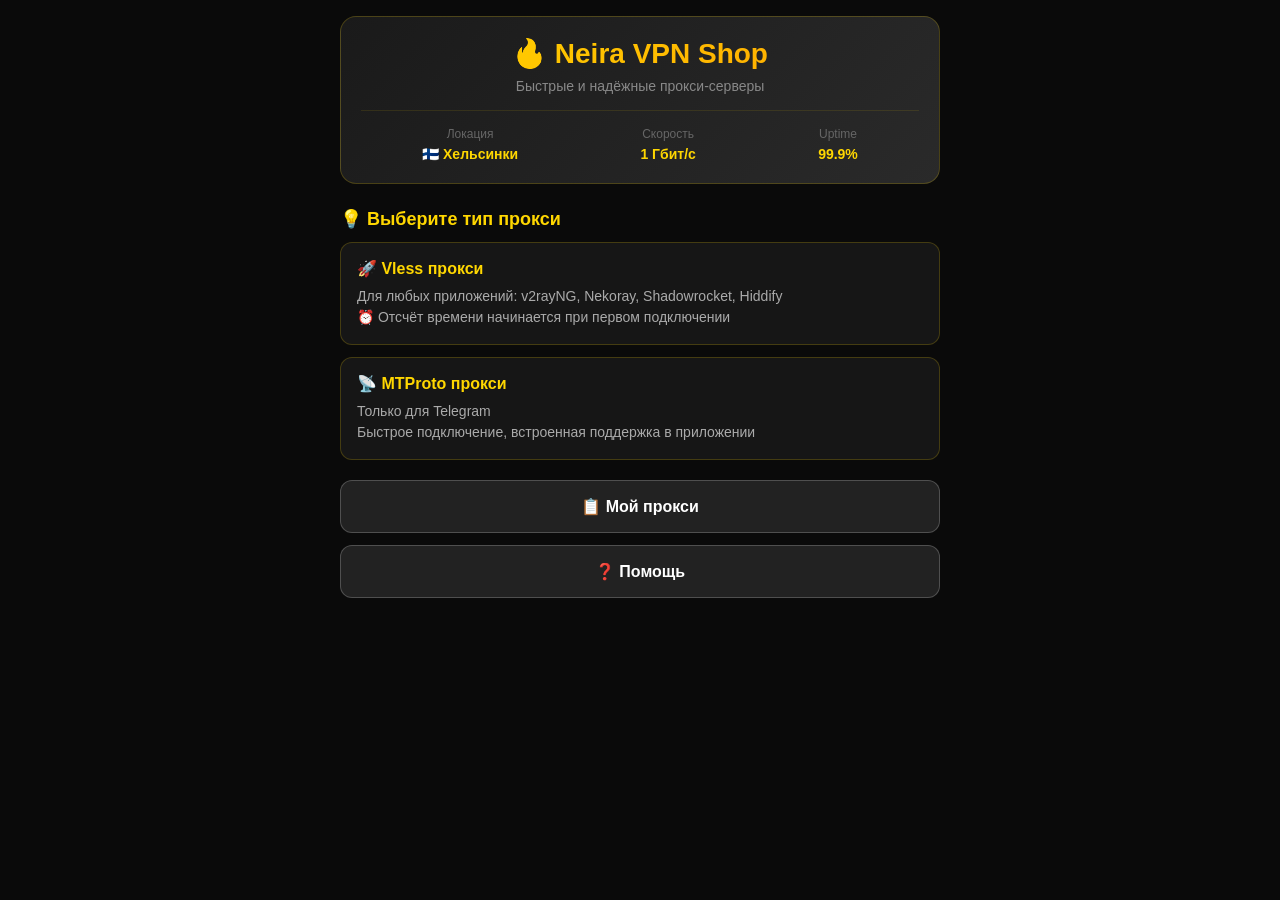
==== index.html @ 06812f3a "Add files via upload" ====
<!DOCTYPE html>
<html lang="ru">
<head>
    <meta charset="UTF-8">
    <meta name="viewport" content="width=device-width, initial-scale=1.0, user-scalable=no">
    <title>Neira VPN Shop</title>
    <script src="https://telegram.org/js/telegram-web-app.js"></script>
    <style>
        * {
            margin: 0;
            padding: 0;
            box-sizing: border-box;
        }

        body {
            font-family: -apple-system, BlinkMacSystemFont, 'Segoe UI', Roboto, sans-serif;
            background: var(--tg-theme-bg-color, #0a0a0a);
            color: var(--tg-theme-text-color, #ffffff);
            padding: 16px;
            padding-bottom: 80px;
            min-height: 100vh;
        }

        .container {
            max-width: 600px;
            margin: 0 auto;
        }

        .header {
            text-align: center;
            margin-bottom: 24px;
            padding: 20px;
            background: linear-gradient(135deg, #1a1a1a 0%, #2a2a2a 100%);
            border-radius: 16px;
            border: 1px solid rgba(255, 215, 0, 0.2);
        }

        .header h1 {
            font-size: 28px;
            margin-bottom: 8px;
            background: linear-gradient(135deg, #FFD700 0%, #FFA500 100%);
            -webkit-background-clip: text;
            -webkit-text-fill-color: transparent;
            background-clip: text;
        }

        .header p {
            font-size: 14px;
            color: #888;
            margin-bottom: 12px;
        }

        .server-info {
            display: flex;
            justify-content: space-around;
            margin-top: 16px;
            padding-top: 16px;
            border-top: 1px solid rgba(255, 215, 0, 0.1);
        }

        .server-info div {
            text-align: center;
        }

        .server-info span {
            display: block;
            font-size: 12px;
            color: #666;
            margin-bottom: 4px;
        }

        .server-info strong {
            font-size: 14px;
            color: #FFD700;
        }

        .section {
            margin-bottom: 20px;
        }

        .section-title {
            font-size: 18px;
            font-weight: 600;
            margin-bottom: 12px;
            color: #FFD700;
            display: flex;
            align-items: center;
            gap: 8px;
        }

        .card {
            background: rgba(255, 255, 255, 0.05);
            border: 1px solid rgba(255, 215, 0, 0.2);
            border-radius: 12px;
            padding: 16px;
            margin-bottom: 12px;
            transition: all 0.3s;
            cursor: pointer;
        }

        .card:hover {
            background: rgba(255, 215, 0, 0.1);
            border-color: rgba(255, 215, 0, 0.4);
            transform: translateY(-2px);
        }

        .card-header {
            display: flex;
            justify-content: space-between;
            align-items: center;
            margin-bottom: 8px;
        }

        .card-title {
            font-size: 16px;
            font-weight: 600;
            color: #FFD700;
        }

        .card-price {
            font-size: 18px;
            font-weight: bold;
            color: #00ff88;
        }

        .card-description {
            font-size: 14px;
            color: #aaa;
            line-height: 1.5;
        }

        .plan-card {
            background: linear-gradient(135deg, rgba(255, 215, 0, 0.1) 0%, rgba(255, 165, 0, 0.05) 100%);
            border: 2px solid rgba(255, 215, 0, 0.3);
            border-radius: 16px;
            padding: 20px;
            margin-bottom: 16px;
            transition: all 0.3s;
            cursor: pointer;
            position: relative;
            overflow: hidden;
        }

        .plan-card::before {
            content: '';
            position: absolute;
            top: 0;
            left: 0;
            right: 0;
            height: 4px;
            background: linear-gradient(90deg, #FFD700 0%, #FFA500 100%);
        }

        .plan-card:hover {
            transform: translateY(-4px);
            border-color: rgba(255, 215, 0, 0.6);
            box-shadow: 0 8px 24px rgba(255, 215, 0, 0.2);
        }

        .plan-card.selected {
            border-color: #FFD700;
            background: linear-gradient(135deg, rgba(255, 215, 0, 0.2) 0%, rgba(255, 165, 0, 0.1) 100%);
        }

        .plan-header {
            display: flex;
            justify-content: space-between;
            align-items: center;
            margin-bottom: 12px;
        }

        .plan-name {
            font-size: 20px;
            font-weight: bold;
            color: #FFD700;
        }

        .plan-price {
            font-size: 24px;
            font-weight: bold;
            color: #00ff88;
        }

        .plan-details {
            font-size: 14px;
            color: #aaa;
            margin-bottom: 12px;
        }

        .plan-features {
            display: flex;
            flex-wrap: wrap;
            gap: 8px;
        }

        .feature-tag {
            background: rgba(255, 215, 0, 0.1);
            border: 1px solid rgba(255, 215, 0, 0.3);
            padding: 4px 12px;
            border-radius: 20px;
            font-size: 12px;
            color: #FFD700;
        }

        .btn {
            width: 100%;
            padding: 16px;
            border: none;
            border-radius: 12px;
            font-size: 16px;
            font-weight: 600;
            cursor: pointer;
            transition: all 0.3s;
            margin-bottom: 12px;
        }

        .btn-primary {
            background: linear-gradient(135deg, #FFD700 0%, #FFA500 100%);
            color: #000;
        }

        .btn-primary:hover {
            transform: translateY(-2px);
            box-shadow: 0 8px 24px rgba(255, 215, 0, 0.4);
        }

        .btn-secondary {
            background: rgba(255, 255, 255, 0.1);
            color: #fff;
            border: 1px solid rgba(255, 255, 255, 0.2);
        }

        .btn-secondary:hover {
            background: rgba(255, 255, 255, 0.15);
        }

        .btn:disabled {
            opacity: 0.5;
            cursor: not-allowed;
        }

        .payment-info {
            background: rgba(255, 215, 0, 0.1);
            border: 1px solid rgba(255, 215, 0, 0.3);
            border-radius: 12px;
            padding: 16px;
            margin-bottom: 16px;
        }

        .payment-info h3 {
            color: #FFD700;
            margin-bottom: 12px;
            font-size: 16px;
        }

        .payment-link {
            background: rgba(0, 0, 0, 0.3);
            padding: 12px;
            border-radius: 8px;
            word-break: break-all;
            font-size: 13px;
            margin-bottom: 12px;
            border: 1px solid rgba(255, 215, 0, 0.2);
        }

        .payment-steps {
            list-style: none;
            padding: 0;
        }

        .payment-steps li {
            padding: 8px 0;
            padding-left: 28px;
            position: relative;
            color: #aaa;
            font-size: 14px;
        }

        .payment-steps li::before {
            content: attr(data-step);
            position: absolute;
            left: 0;
            background: #FFD700;
            color: #000;
            width: 20px;
            height: 20px;
            border-radius: 50%;
            display: flex;
            align-items: center;
            justify-content: center;
            font-size: 12px;
            font-weight: bold;
        }

        .proxy-info {
            background: rgba(0, 255, 136, 0.05);
            border: 1px solid rgba(0, 255, 136, 0.3);
            border-radius: 12px;
            padding: 16px;
            margin-bottom: 16px;
        }

        .proxy-link {
            background: rgba(0, 0, 0, 0.3);
            padding: 12px;
            border-radius: 8px;
            word-break: break-all;
            font-family: monospace;
            font-size: 12px;
            margin: 12px 0;
            border: 1px solid rgba(0, 255, 136, 0.2);
            position: relative;
        }

        .copy-btn {
            position: absolute;
            top: 8px;
            right: 8px;
            background: rgba(255, 215, 0, 0.2);
            border: 1px solid rgba(255, 215, 0, 0.3);
            padding: 4px 12px;
            border-radius: 6px;
            font-size: 12px;
            cursor: pointer;
            color: #FFD700;
        }

        .copy-btn:hover {
            background: rgba(255, 215, 0, 0.3);
        }

        .status-badge {
            display: inline-block;
            padding: 4px 12px;
            border-radius: 20px;
            font-size: 12px;
            font-weight: 600;
            margin-bottom: 8px;
        }

        .status-active {
            background: rgba(0, 255, 136, 0.2);
            color: #00ff88;
            border: 1px solid rgba(0, 255, 136, 0.3);
        }

        .status-pending {
            background: rgba(255, 165, 0, 0.2);
            color: #FFA500;
            border: 1px solid rgba(255, 165, 0, 0.3);
        }

        .hidden {
            display: none !important;
        }

        .tab-buttons {
            display: flex;
            gap: 8px;
            margin-bottom: 16px;
            overflow-x: auto;
            padding: 4px;
        }

        .tab-btn {
            padding: 10px 20px;
            border: 1px solid rgba(255, 215, 0, 0.3);
            background: rgba(255, 255, 255, 0.05);
            border-radius: 20px;
            color: #FFD700;
            font-size: 14px;
            cursor: pointer;
            white-space: nowrap;
            transition: all 0.3s;
        }

        .tab-btn.active {
            background: linear-gradient(135deg, #FFD700 0%, #FFA500 100%);
            color: #000;
            border-color: #FFD700;
        }

        .admin-panel {
            background: rgba(255, 0, 0, 0.1);
            border: 2px solid rgba(255, 0, 0, 0.3);
            border-radius: 16px;
            padding: 20px;
            margin-top: 20px;
        }

        .admin-panel h2 {
            color: #ff4444;
            margin-bottom: 16px;
        }

        .admin-stats {
            display: grid;
            grid-template-columns: repeat(2, 1fr);
            gap: 12px;
            margin-bottom: 16px;
        }

        .stat-card {
            background: rgba(0, 0, 0, 0.3);
            padding: 12px;
            border-radius: 8px;
            border: 1px solid rgba(255, 0, 0, 0.2);
        }

        .stat-value {
            font-size: 24px;
            font-weight: bold;
            color: #ff4444;
        }

        .stat-label {
            font-size: 12px;
            color: #888;
            margin-top: 4px;
        }

        .loading {
            text-align: center;
            padding: 40px 0;
            color: #888;
        }

        .spinner {
            border: 3px solid rgba(255, 215, 0, 0.1);
            border-top: 3px solid #FFD700;
            border-radius: 50%;
            width: 40px;
            height: 40px;
            animation: spin 1s linear infinite;
            margin: 0 auto 16px;
        }

        @keyframes spin {
            0% { transform: rotate(0deg); }
            100% { transform: rotate(360deg); }
        }

        .alert {
            padding: 12px 16px;
            border-radius: 8px;
            margin-bottom: 16px;
            font-size: 14px;
        }

        .alert-success {
            background: rgba(0, 255, 136, 0.1);
            border: 1px solid rgba(0, 255, 136, 0.3);
            color: #00ff88;
        }

        .alert-error {
            background: rgba(255, 68, 68, 0.1);
            border: 1px solid rgba(255, 68, 68, 0.3);
            color: #ff4444;
        }

        .alert-warning {
            background: rgba(255, 165, 0, 0.1);
            border: 1px solid rgba(255, 165, 0, 0.3);
            color: #FFA500;
        }

        .help-section {
            background: rgba(255, 255, 255, 0.05);
            border: 1px solid rgba(255, 215, 0, 0.2);
            border-radius: 12px;
            padding: 16px;
            margin-bottom: 12px;
        }

        .help-section h3 {
            color: #FFD700;
            margin-bottom: 8px;
            font-size: 16px;
        }

        .help-section p {
            color: #aaa;
            font-size: 14px;
            line-height: 1.6;
        }

        .help-section ul {
            padding-left: 20px;
            margin-top: 8px;
        }

        .help-section li {
            color: #aaa;
            font-size: 14px;
            margin-bottom: 6px;
        }
    </style>
</head>
<body>
    <div class="container">
        <!-- Главный экран -->
        <div id="mainScreen">
            <div class="header">
                <h1>🔥 Neira VPN Shop</h1>
                <p>Быстрые и надёжные прокси-серверы</p>
                <div class="server-info">
                    <div>
                        <span>Локация</span>
                        <strong>🇫🇮 Хельсинки</strong>
                    </div>
                    <div>
                        <span>Скорость</span>
                        <strong>1 Гбит/с</strong>
                    </div>
                    <div>
                        <span>Uptime</span>
                        <strong>99.9%</strong>
                    </div>
                </div>
            </div>

            <div class="section">
                <div class="section-title">💡 Выберите тип прокси</div>
                
                <div class="card" onclick="showProxyType('vless')">
                    <div class="card-header">
                        <div class="card-title">🚀 Vless прокси</div>
                    </div>
                    <div class="card-description">
                        Для любых приложений: v2rayNG, Nekoray, Shadowrocket, Hiddify<br>
                        ⏰ Отсчёт времени начинается при первом подключении
                    </div>
                </div>

                <div class="card" onclick="showProxyType('mtproto')">
                    <div class="card-header">
                        <div class="card-title">📡 MTProto прокси</div>
                    </div>
                    <div class="card-description">
                        Только для Telegram<br>
                        Быстрое подключение, встроенная поддержка в приложении
                    </div>
                </div>
            </div>

            <button class="btn btn-secondary" onclick="showMyProxy()">📋 Мой прокси</button>
            <button class="btn btn-secondary" onclick="showHelp()">❓ Помощь</button>
            
            <!-- Секретная кнопка админки (3 клика) -->
            <div style="height: 1px; margin: 20px 0;" onclick="adminClickCount()"></div>
        </div>

        <!-- Экран выбора тарифов -->
        <div id="plansScreen" class="hidden">
            <button class="btn btn-secondary" onclick="showMain()">◀️ Назад</button>
            
            <div class="section">
                <div class="section-title" id="plansTitle"></div>
                <div id="plansContainer"></div>
            </div>
        </div>

        <!-- Экран оплаты -->
        <div id="paymentScreen" class="hidden">
            <button class="btn btn-secondary" onclick="showPlans()">◀️ Назад</button>
            
            <div class="section">
                <div class="section-title">💳 Оплата</div>
                
                <div class="payment-info">
                    <h3>💰 Сумма: <span id="paymentAmount"></span> ₽</h3>
                    <p style="color: #FFD700; margin-bottom: 12px;">Тариф: <span id="paymentPlan"></span></p>
                    
                    <h3>📌 Реквизиты для оплаты:</h3>
                    <div class="payment-link">
                        <a href="https://www.tinkoff.ru/rm/r_CUcxesUKoq.iMXRCrkRuz/5hK8221934" 
                           target="_blank" 
                           style="color: #FFD700; text-decoration: none;">
                            🔗 Т-Банк / СБП
                        </a>
                    </div>
                    
                    <h3>📝 Инструкция:</h3>
                    <ul class="payment-steps">
                        <li data-step="1">Переведите сумму по ссылке выше</li>
                        <li data-step="2">Сделайте скриншот чека об оплате</li>
                        <li data-step="3">Нажмите кнопку «Отправить чек» ниже</li>
                        <li data-step="4">Администратор проверит чек (5-15 минут)</li>
                        <li data-step="5">Вы получите прокси в разделе «Мой прокси»</li>
                    </ul>
                </div>
                
                <button class="btn btn-primary" onclick="sendReceipt()">📎 Отправить чек</button>
            </div>
        </div>

        <!-- Экран "Мой прокси" -->
        <div id="myProxyScreen" class="hidden">
            <button class="btn btn-secondary" onclick="showMain()">◀️ Назад</button>
            
            <div class="section">
                <div class="section-title">📋 Мои прокси</div>
                <div id="myProxyContainer">
                    <div class="loading">
                        <div class="spinner"></div>
                        <p>Загрузка...</p>
                    </div>
                </div>
            </div>
        </div>

        <!-- Экран помощи -->
        <div id="helpScreen" class="hidden">
            <button class="btn btn-secondary" onclick="showMain()">◀️ Назад</button>
            
            <div class="section">
                <div class="section-title">❓ Помощь</div>
                
                <div class="help-section">
                    <h3>🚀 Vless прокси</h3>
                    <p><strong>Для каких приложений:</strong></p>
                    <ul>
                        <li>v2rayNG (Android)</li>
                        <li>Nekoray (Windows/Linux)</li>
                        <li>Shadowrocket (iOS)</li>
                        <li>Hiddify (все платформы)</li>
                    </ul>
                    <p style="margin-top: 8px;"><strong>Как подключить:</strong></p>
                    <ul>
                        <li>Скопируйте Vless ссылку</li>
                        <li>Откройте приложение</li>
                        <li>Нажмите «Импорт из буфера»</li>
                        <li>Включите подключение</li>
                    </ul>
                </div>

                <div class="help-section">
                    <h3>📡 MTProto прокси</h3>
                    <p><strong>Только для Telegram</strong></p>
                    <p style="margin-top: 8px;"><strong>Как подключить:</strong></p>
                    <ul>
                        <li>Скопируйте MTProto ссылку</li>
                        <li>Telegram → Настройки → Прокси</li>
                        <li>Добавить прокси → Вставить ссылку</li>
                        <li>Сохранить</li>
                    </ul>
                </div>

                <div class="help-section">
                    <h3>❓ Частые вопросы</h3>
                    <p><strong>Сколько длится подключение?</strong><br>
                    Прокси работает без перерывов до окончания срока.</p>
                    
                    <p style="margin-top: 8px;"><strong>Можно ли продлить?</strong><br>
                    Да, просто купите новый тариф.</p>
                    
                    <p style="margin-top: 8px;"><strong>Когда начинается отсчёт для Vless?</strong><br>
                    Отсчёт начинается при первом подключении к прокси.</p>
                </div>

                <div class="help-section">
                    <h3>📞 Поддержка</h3>
                    <p>По всем вопросам пишите:<br>
                    <strong style="color: #FFD700;">✉️ @M228MP</strong></p>
                    <p style="margin-top: 8px;">⏰ Время ответа: обычно 5-15 минут</p>
                </div>
            </div>
        </div>

        <!-- Админ-панель (скрытая) -->
        <div id="adminScreen" class="hidden">
            <button class="btn btn-secondary" onclick="showMain()">◀️ Назад</button>
            
            <div class="admin-panel">
                <h2>👑 Админ-панель</h2>
                
                <div class="admin-stats" id="adminStats">
                    <div class="loading">
                        <div class="spinner"></div>
                        <p>Загрузка...</p>
                    </div>
                </div>

                <div class="tab-buttons">
                    <button class="tab-btn active" onclick="showAdminTab('stats')">📊 Статистика</button>
                    <button class="tab-btn" onclick="showAdminTab('pending')">📋 Заявки</button>
                    <button class="tab-btn" onclick="showAdminTab('users')">👥 Пользователи</button>
                    <button class="tab-btn" onclick="showAdminTab('system')">⚙️ Система</button>
                </div>

                <div id="adminContent"></div>
            </div>
        </div>
    </div>

    <script>
        // Telegram WebApp API
        let tg = window.Telegram.WebApp;
        tg.expand();
        tg.enableClosingConfirmation();

        // Глобальные переменные
        let currentProxyType = '';
        let selectedPlan = null;
        let adminClicks = 0;
        let adminClickTimeout = null;

        // Планы
        const plans = {
            vless: {
                day: { name: "1 день", price: 50, days: 1, port: 10001 },
                month: { name: "30 дней", price: 300, days: 30, port: 10002 },
                quarter: { name: "3 месяца", price: 800, days: 90, port: 10003 },
                year: { name: "1 год", price: 1000, days: 365, port: 10004 }
            },
            mtproto: {
                mt_day: { name: "1 день", price: 50, days: 1, port: 8443 },
                mt_week: { name: "7 дней", price: 100, days: 7, port: 9443 },
                mt_month: { name: "30 дней", price: 300, days: 30, port: 10443 },
                mt_year: { name: "1 год", price: 1000, days: 365, port: 11443 }
            }
        };

        // Навигация
        function showMain() {
            hideAll();
            document.getElementById('mainScreen').classList.remove('hidden');
        }

        function showProxyType(type) {
            currentProxyType = type;
            hideAll();
            document.getElementById('plansScreen').classList.remove('hidden');
            
            const title = type === 'vless' ? '🚀 Vless прокси' : '📡 MTProto прокси';
            document.getElementById('plansTitle').textContent = title;
            
            renderPlans(type);
        }

        function showPlans() {
            hideAll();
            document.getElementById('plansScreen').classList.remove('hidden');
        }

        function showPayment(planId) {
            selectedPlan = { type: currentProxyType, id: planId };
            const plan = plans[currentProxyType][planId];
            
            hideAll();
            document.getElementById('paymentScreen').classList.remove('hidden');
            document.getElementById('paymentAmount').textContent = plan.price;
            document.getElementById('paymentPlan').textContent = plan.name;
        }

        function showMyProxy() {
            hideAll();
            document.getElementById('myProxyScreen').classList.remove('hidden');
            loadMyProxy();
        }

        function showHelp() {
            hideAll();
            document.getElementById('helpScreen').classList.remove('hidden');
        }

        function showAdmin() {
            hideAll();
            document.getElementById('adminScreen').classList.remove('hidden');
            loadAdminStats();
        }

        function hideAll() {
            document.querySelectorAll('.container > div').forEach(el => {
                el.classList.add('hidden');
            });
        }

        // Рендер планов
        function renderPlans(type) {
            const container = document.getElementById('plansContainer');
            container.innerHTML = '';
            
            const typePlans = plans[type];
            
            for (let planId in typePlans) {
                const plan = typePlans[planId];
                const card = document.createElement('div');
                card.className = 'plan-card';
                card.onclick = () => showPayment(planId);
                
                card.innerHTML = `
                    <div class="plan-header">
                        <div class="plan-name">📅 ${plan.name}</div>
                        <div class="plan-price">${plan.price} ₽</div>
                    </div>
                    <div class="plan-details">
                        Порт: ${plan.port} • Срок: ${plan.days} ${plan.days === 1 ? 'день' : 'дней'}
                    </div>
                    <div class="plan-features">
                        <span class="feature-tag">⚡ 1 Гбит/с</span>
                        <span class="feature-tag">🌍 Финляндия</span>
                        <span class="feature-tag">🔒 Безопасно</span>
                    </div>
                `;
                
                container.appendChild(card);
            }
        }

        // Отправка чека
        function sendReceipt() {
            if (!selectedPlan) return;
            
            // Отправляем данные боту
            const data = {
                action: 'buy_proxy',
                type: selectedPlan.type,
                plan: selectedPlan.id,
                user_id: tg.initDataUnsafe?.user?.id,
                username: tg.initDataUnsafe?.user?.username
            };
            
            tg.sendData(JSON.stringify(data));
            tg.close();
        }

        // Загрузка моих прокси
        function loadMyProxy() {
            const container = document.getElementById('myProxyContainer');
            
            // Запрос к боту
            const data = {
                action: 'get_my_proxy',
                user_id: tg.initDataUnsafe?.user?.id
            };
            
            tg.sendData(JSON.stringify(data));
            
            // Имитация загрузки (в реальности данные придут от бота)
            setTimeout(() => {
                container.innerHTML = `
                    <div class="alert alert-warning">
                        ⏳ У вас пока нет активных прокси.<br>
                        Выберите тариф и оплатите, чтобы получить прокси.
                    </div>
                    <button class="btn btn-primary" onclick="showMain()">🛒 Купить прокси</button>
                `;
            }, 1000);
        }

        // Админ-панель
        let adminClickInterval = null;

        function adminClickCount() {
            const userId = tg.initDataUnsafe?.user?.id;
            if (userId !== 5187783134) return; // ADMIN_ID
            
            adminClicks++;
            
            if (adminClickTimeout) clearTimeout(adminClickTimeout);
            adminClickTimeout = setTimeout(() => {
                adminClicks = 0;
            }, 2000);
            
            if (adminClicks >= 3) {
                adminClicks = 0;
                showAdmin();
            }
        }

        function showAdminTab(tab) {
            document.querySelectorAll('.tab-btn').forEach(btn => {
                btn.classList.remove('active');
            });
            event.target.classList.add('active');
            
            const content = document.getElementById('adminContent');
            
            switch(tab) {
                case 'stats':
                    loadAdminStats();
                    break;
                case 'pending':
                    loadAdminPending();
                    break;
                case 'users':
                    loadAdminUsers();
                    break;
                case 'system':
                    loadAdminSystem();
                    break;
            }
        }

        function loadAdminStats() {
            const container = document.getElementById('adminStats');
            container.innerHTML = `
                <div class="stat-card">
                    <div class="stat-value">0</div>
                    <div class="stat-label">Всего пользователей</div>
                </div>
                <div class="stat-card">
                    <div class="stat-value">0</div>
                    <div class="stat-label">Активных</div>
                </div>
                <div class="stat-card">
                    <div class="stat-value">0</div>
                    <div class="stat-label">Заявок</div>
                </div>
                <div class="stat-card">
                    <div class="stat-value">0 ₽</div>
                    <div class="stat-label">Сумма заявок</div>
                </div>
            `;
            
            // Запрос к боту за реальными данными
            const data = {
                action: 'admin_stats',
                user_id: tg.initDataUnsafe?.user?.id
            };
            tg.sendData(JSON.stringify(data));
        }

        function loadAdminPending() {
            const content = document.getElementById('adminContent');
            content.innerHTML = `
                <div class="loading">
                    <div class="spinner"></div>
                    <p>Загрузка заявок...</p>
                </div>
            `;
            
            // Запрос к боту
            const data = {
                action: 'admin_pending',
                user_id: tg.initDataUnsafe?.user?.id
            };
            tg.sendData(JSON.stringify(data));
        }

        function loadAdminUsers() {
            const content = document.getElementById('adminContent');
            content.innerHTML = `
                <div class="loading">
                    <div class="spinner"></div>
                    <p>Загрузка пользователей...</p>
                </div>
            `;
            
            // Запрос к боту
            const data = {
                action: 'admin_users',
                user_id: tg.initDataUnsafe?.user?.id
            };
            tg.sendData(JSON.stringify(data));
        }

        function loadAdminSystem() {
            const content = document.getElementById('adminContent');
            content.innerHTML = `
                <div class="loading">
                    <div class="spinner"></div>
                    <p>Загрузка системной информации...</p>
                </div>
            `;
            
            // Запрос к боту
            const data = {
                action: 'admin_system',
                user_id: tg.initDataUnsafe?.user?.id
            };
            tg.sendData(JSON.stringify(data));
        }

        // Копирование в буфер
        function copyToClipboard(text) {
            if (navigator.clipboard) {
                navigator.clipboard.writeText(text).then(() => {
                    tg.showAlert('✅ Скопировано в буфер обмена!');
                });
            } else {
                const textarea = document.createElement('textarea');
                textarea.value = text;
                document.body.appendChild(textarea);
                textarea.select();
                document.execCommand('copy');
                document.body.removeChild(textarea);
                tg.showAlert('✅ Скопировано в буфер обмена!');
            }
        }

        // Инициализация
        document.addEventListener('DOMContentLoaded', () => {
            showMain();
            
            // Настройка темной темы
            if (tg.colorScheme === 'dark') {
                document.body.style.background = '#0a0a0a';
            }
        });

        // Кнопка "Назад" в Telegram
        tg.BackButton.onClick(() => {
            const screens = ['plansScreen', 'paymentScreen', 'myProxyScreen', 'helpScreen', 'adminScreen'];
            let currentScreen = null;
            
            screens.forEach(screen => {
                if (!document.getElementById(screen).classList.contains('hidden')) {
                    currentScreen = screen;
                }
            });
            
            if (currentScreen) {
                showMain();
            } else {
                tg.close();
            }
        });

        // Показываем кнопку "Назад" при навигации
        document.addEventListener('DOMContentLoaded', () => {
            const observer = new MutationObserver(() => {
                const mainHidden = document.getElementById('mainScreen').classList.contains('hidden');
                if (mainHidden) {
                    tg.BackButton.show();
                } else {
                    tg.BackButton.hide();
                }
            });
            
            observer.observe(document.getElementById('mainScreen'), {
                attributes: true,
                attributeFilter: ['class']
            });
        });
    </script>
</body>
</html>
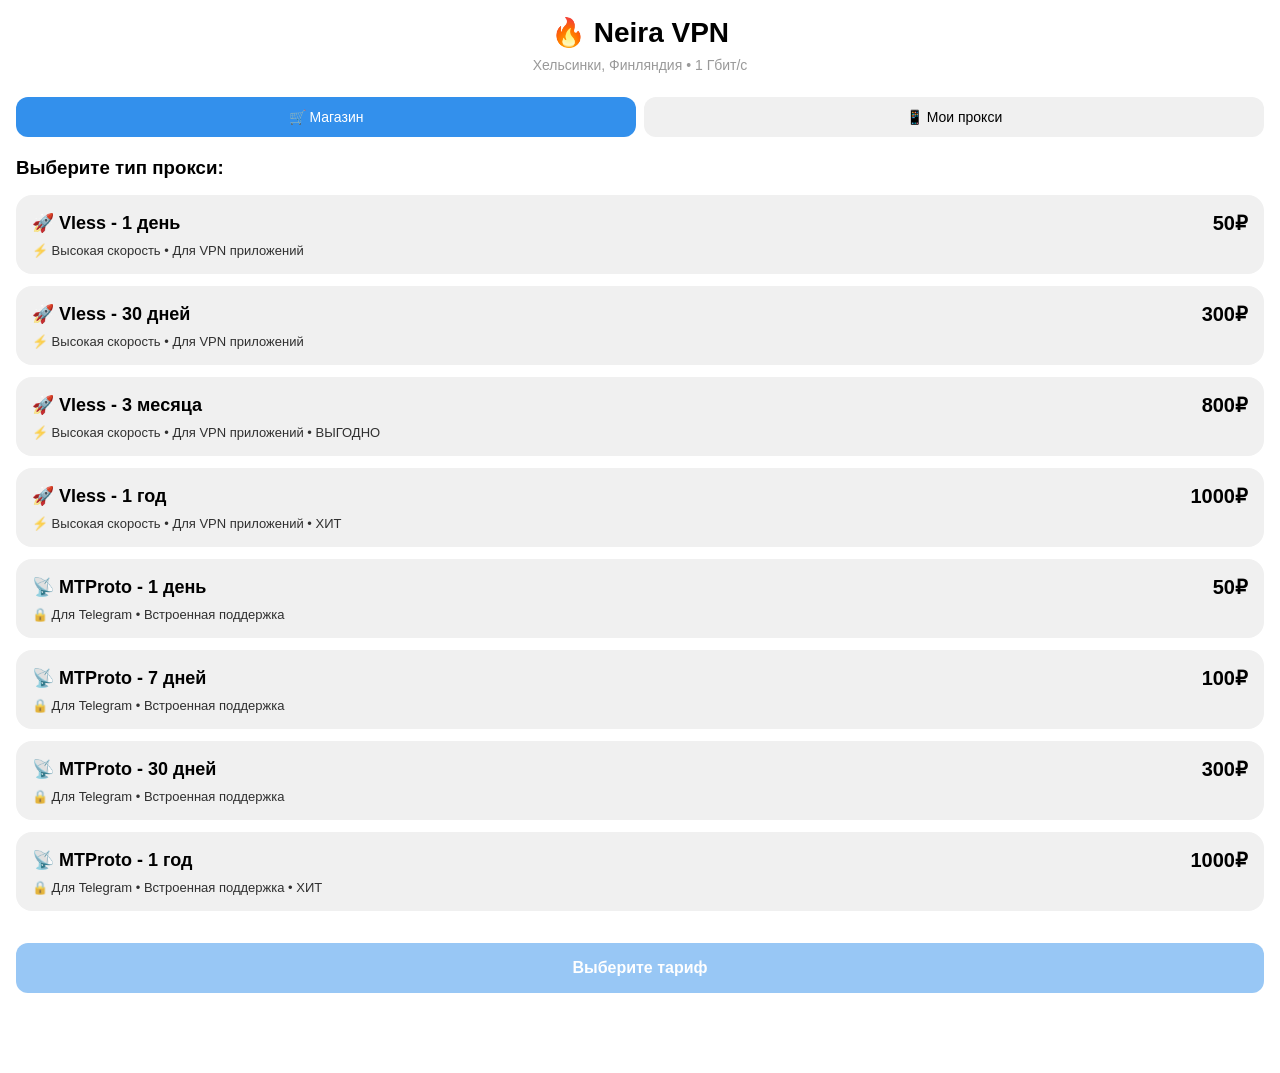
==== commit 30c29c19: "Add files via upload" ====
--- a/index.html
+++ b/index.html
@@ -2,7 +2,7 @@
 <html lang="ru">
 <head>
     <meta charset="UTF-8">
-    <meta name="viewport" content="width=device-width, initial-scale=1.0, user-scalable=no">
+    <meta name="viewport" content="width=device-width, initial-scale=1.0, maximum-scale=1.0, user-scalable=no">
     <title>Neira VPN Shop</title>
     <script src="https://telegram.org/js/telegram-web-app.js"></script>
     <style>
@@ -11,975 +11,581 @@
             padding: 0;
             box-sizing: border-box;
         }
-
+        
         body {
             font-family: -apple-system, BlinkMacSystemFont, 'Segoe UI', Roboto, sans-serif;
-            background: var(--tg-theme-bg-color, #0a0a0a);
-            color: var(--tg-theme-text-color, #ffffff);
+            background: var(--tg-theme-bg-color, #fff);
+            color: var(--tg-theme-text-color, #000);
             padding: 16px;
             padding-bottom: 80px;
-            min-height: 100vh;
-        }
-
-        .container {
-            max-width: 600px;
-            margin: 0 auto;
-        }
-
+        }
+        
         .header {
             text-align: center;
             margin-bottom: 24px;
-            padding: 20px;
-            background: linear-gradient(135deg, #1a1a1a 0%, #2a2a2a 100%);
-            border-radius: 16px;
-            border: 1px solid rgba(255, 215, 0, 0.2);
-        }
-
+        }
+        
         .header h1 {
             font-size: 28px;
             margin-bottom: 8px;
-            background: linear-gradient(135deg, #FFD700 0%, #FFA500 100%);
-            -webkit-background-clip: text;
-            -webkit-text-fill-color: transparent;
-            background-clip: text;
-        }
-
+        }
+        
         .header p {
+            color: var(--tg-theme-hint-color, #999);
             font-size: 14px;
-            color: #888;
+        }
+        
+        .tabs {
+            display: flex;
+            gap: 8px;
+            margin-bottom: 20px;
+            overflow-x: auto;
+        }
+        
+        .tab {
+            flex: 1;
+            padding: 12px;
+            border: none;
+            background: var(--tg-theme-secondary-bg-color, #f0f0f0);
+            color: var(--tg-theme-text-color, #000);
+            border-radius: 12px;
+            cursor: pointer;
+            font-size: 14px;
+            font-weight: 500;
+            transition: all 0.2s;
+        }
+        
+        .tab.active {
+            background: var(--tg-theme-button-color, #3390ec);
+            color: var(--tg-theme-button-text-color, #fff);
+        }
+        
+        .content {
+            display: none;
+        }
+        
+        .content.active {
+            display: block;
+        }
+        
+        .plan-card {
+            background: var(--tg-theme-secondary-bg-color, #f0f0f0);
+            border-radius: 16px;
+            padding: 16px;
             margin-bottom: 12px;
-        }
-
-        .server-info {
-            display: flex;
-            justify-content: space-around;
-            margin-top: 16px;
-            padding-top: 16px;
-            border-top: 1px solid rgba(255, 215, 0, 0.1);
-        }
-
-        .server-info div {
-            text-align: center;
-        }
-
-        .server-info span {
-            display: block;
-            font-size: 12px;
-            color: #666;
-            margin-bottom: 4px;
-        }
-
-        .server-info strong {
-            font-size: 14px;
-            color: #FFD700;
-        }
-
-        .section {
-            margin-bottom: 20px;
-        }
-
-        .section-title {
-            font-size: 18px;
-            font-weight: 600;
-            margin-bottom: 12px;
-            color: #FFD700;
-            display: flex;
-            align-items: center;
-            gap: 8px;
-        }
-
-        .card {
-            background: rgba(255, 255, 255, 0.05);
-            border: 1px solid rgba(255, 215, 0, 0.2);
-            border-radius: 12px;
-            padding: 16px;
-            margin-bottom: 12px;
-            transition: all 0.3s;
-            cursor: pointer;
-        }
-
-        .card:hover {
-            background: rgba(255, 215, 0, 0.1);
-            border-color: rgba(255, 215, 0, 0.4);
-            transform: translateY(-2px);
-        }
-
-        .card-header {
+            cursor: pointer;
+            transition: all 0.2s;
+        }
+        
+        .plan-card:active {
+            transform: scale(0.98);
+        }
+        
+        .plan-card.selected {
+            background: var(--tg-theme-button-color, #3390ec);
+            color: var(--tg-theme-button-text-color, #fff);
+        }
+        
+        .plan-header {
             display: flex;
             justify-content: space-between;
             align-items: center;
             margin-bottom: 8px;
         }
-
-        .card-title {
+        
+        .plan-name {
+            font-size: 18px;
+            font-weight: 600;
+        }
+        
+        .plan-price {
+            font-size: 20px;
+            font-weight: 700;
+        }
+        
+        .plan-details {
+            font-size: 13px;
+            opacity: 0.8;
+        }
+        
+        .buy-btn {
+            width: 100%;
+            padding: 16px;
+            border: none;
+            background: var(--tg-theme-button-color, #3390ec);
+            color: var(--tg-theme-button-text-color, #fff);
+            border-radius: 12px;
             font-size: 16px;
             font-weight: 600;
-            color: #FFD700;
-        }
-
-        .card-price {
-            font-size: 18px;
-            font-weight: bold;
-            color: #00ff88;
-        }
-
-        .card-description {
-            font-size: 14px;
-            color: #aaa;
-            line-height: 1.5;
-        }
-
-        .plan-card {
-            background: linear-gradient(135deg, rgba(255, 215, 0, 0.1) 0%, rgba(255, 165, 0, 0.05) 100%);
-            border: 2px solid rgba(255, 215, 0, 0.3);
+            cursor: pointer;
+            margin-top: 20px;
+        }
+        
+        .buy-btn:disabled {
+            opacity: 0.5;
+            cursor: not-allowed;
+        }
+        
+        .my-proxies {
+            margin-bottom: 16px;
+        }
+        
+        .proxy-item {
+            background: var(--tg-theme-secondary-bg-color, #f0f0f0);
             border-radius: 16px;
-            padding: 20px;
-            margin-bottom: 16px;
-            transition: all 0.3s;
-            cursor: pointer;
-            position: relative;
-            overflow: hidden;
-        }
-
-        .plan-card::before {
-            content: '';
-            position: absolute;
-            top: 0;
-            left: 0;
-            right: 0;
-            height: 4px;
-            background: linear-gradient(90deg, #FFD700 0%, #FFA500 100%);
-        }
-
-        .plan-card:hover {
-            transform: translateY(-4px);
-            border-color: rgba(255, 215, 0, 0.6);
-            box-shadow: 0 8px 24px rgba(255, 215, 0, 0.2);
-        }
-
-        .plan-card.selected {
-            border-color: #FFD700;
-            background: linear-gradient(135deg, rgba(255, 215, 0, 0.2) 0%, rgba(255, 165, 0, 0.1) 100%);
-        }
-
-        .plan-header {
+            padding: 16px;
+            margin-bottom: 12px;
+        }
+        
+        .proxy-header {
             display: flex;
             justify-content: space-between;
             align-items: center;
             margin-bottom: 12px;
         }
-
-        .plan-name {
-            font-size: 20px;
-            font-weight: bold;
-            color: #FFD700;
-        }
-
-        .plan-price {
-            font-size: 24px;
-            font-weight: bold;
-            color: #00ff88;
-        }
-
-        .plan-details {
-            font-size: 14px;
-            color: #aaa;
-            margin-bottom: 12px;
-        }
-
-        .plan-features {
-            display: flex;
-            flex-wrap: wrap;
-            gap: 8px;
-        }
-
-        .feature-tag {
-            background: rgba(255, 215, 0, 0.1);
-            border: 1px solid rgba(255, 215, 0, 0.3);
-            padding: 4px 12px;
-            border-radius: 20px;
-            font-size: 12px;
-            color: #FFD700;
-        }
-
-        .btn {
-            width: 100%;
-            padding: 16px;
-            border: none;
-            border-radius: 12px;
+        
+        .proxy-type {
             font-size: 16px;
             font-weight: 600;
-            cursor: pointer;
-            transition: all 0.3s;
-            margin-bottom: 12px;
-        }
-
-        .btn-primary {
-            background: linear-gradient(135deg, #FFD700 0%, #FFA500 100%);
-            color: #000;
-        }
-
-        .btn-primary:hover {
-            transform: translateY(-2px);
-            box-shadow: 0 8px 24px rgba(255, 215, 0, 0.4);
-        }
-
-        .btn-secondary {
-            background: rgba(255, 255, 255, 0.1);
-            color: #fff;
-            border: 1px solid rgba(255, 255, 255, 0.2);
-        }
-
-        .btn-secondary:hover {
-            background: rgba(255, 255, 255, 0.15);
-        }
-
-        .btn:disabled {
-            opacity: 0.5;
-            cursor: not-allowed;
-        }
-
-        .payment-info {
-            background: rgba(255, 215, 0, 0.1);
-            border: 1px solid rgba(255, 215, 0, 0.3);
-            border-radius: 12px;
-            padding: 16px;
-            margin-bottom: 16px;
-        }
-
-        .payment-info h3 {
-            color: #FFD700;
-            margin-bottom: 12px;
-            font-size: 16px;
-        }
-
-        .payment-link {
-            background: rgba(0, 0, 0, 0.3);
+        }
+        
+        .proxy-status {
+            font-size: 12px;
+            padding: 4px 8px;
+            border-radius: 6px;
+            background: #4ade80;
+            color: white;
+        }
+        
+        .proxy-status.pending {
+            background: #fbbf24;
+        }
+        
+        .proxy-link {
+            background: rgba(0,0,0,0.1);
             padding: 12px;
             border-radius: 8px;
             word-break: break-all;
-            font-size: 13px;
+            font-size: 12px;
+            margin-bottom: 8px;
+        }
+        
+        .copy-btn {
+            width: 100%;
+            padding: 10px;
+            border: none;
+            background: var(--tg-theme-button-color, #3390ec);
+            color: var(--tg-theme-button-text-color, #fff);
+            border-radius: 8px;
+            font-size: 14px;
+            font-weight: 500;
+            cursor: pointer;
+        }
+        
+        .admin-panel {
+            padding: 16px;
+        }
+        
+        .stat-card {
+            background: var(--tg-theme-secondary-bg-color, #f0f0f0);
+            border-radius: 12px;
+            padding: 16px;
             margin-bottom: 12px;
-            border: 1px solid rgba(255, 215, 0, 0.2);
-        }
-
-        .payment-steps {
-            list-style: none;
-            padding: 0;
-        }
-
-        .payment-steps li {
-            padding: 8px 0;
-            padding-left: 28px;
-            position: relative;
-            color: #aaa;
+        }
+        
+        .stat-title {
             font-size: 14px;
-        }
-
-        .payment-steps li::before {
-            content: attr(data-step);
-            position: absolute;
-            left: 0;
-            background: #FFD700;
-            color: #000;
-            width: 20px;
-            height: 20px;
-            border-radius: 50%;
-            display: flex;
-            align-items: center;
-            justify-content: center;
-            font-size: 12px;
-            font-weight: bold;
-        }
-
-        .proxy-info {
-            background: rgba(0, 255, 136, 0.05);
-            border: 1px solid rgba(0, 255, 136, 0.3);
-            border-radius: 12px;
-            padding: 16px;
-            margin-bottom: 16px;
-        }
-
-        .proxy-link {
-            background: rgba(0, 0, 0, 0.3);
-            padding: 12px;
-            border-radius: 8px;
-            word-break: break-all;
-            font-family: monospace;
-            font-size: 12px;
-            margin: 12px 0;
-            border: 1px solid rgba(0, 255, 136, 0.2);
-            position: relative;
-        }
-
-        .copy-btn {
-            position: absolute;
-            top: 8px;
-            right: 8px;
-            background: rgba(255, 215, 0, 0.2);
-            border: 1px solid rgba(255, 215, 0, 0.3);
-            padding: 4px 12px;
-            border-radius: 6px;
-            font-size: 12px;
-            cursor: pointer;
-            color: #FFD700;
-        }
-
-        .copy-btn:hover {
-            background: rgba(255, 215, 0, 0.3);
-        }
-
-        .status-badge {
-            display: inline-block;
-            padding: 4px 12px;
-            border-radius: 20px;
-            font-size: 12px;
-            font-weight: 600;
-            margin-bottom: 8px;
-        }
-
-        .status-active {
-            background: rgba(0, 255, 136, 0.2);
-            color: #00ff88;
-            border: 1px solid rgba(0, 255, 136, 0.3);
-        }
-
-        .status-pending {
-            background: rgba(255, 165, 0, 0.2);
-            color: #FFA500;
-            border: 1px solid rgba(255, 165, 0, 0.3);
-        }
-
-        .hidden {
-            display: none !important;
-        }
-
-        .tab-buttons {
-            display: flex;
-            gap: 8px;
-            margin-bottom: 16px;
-            overflow-x: auto;
-            padding: 4px;
-        }
-
-        .tab-btn {
-            padding: 10px 20px;
-            border: 1px solid rgba(255, 215, 0, 0.3);
-            background: rgba(255, 255, 255, 0.05);
-            border-radius: 20px;
-            color: #FFD700;
-            font-size: 14px;
-            cursor: pointer;
-            white-space: nowrap;
-            transition: all 0.3s;
-        }
-
-        .tab-btn.active {
-            background: linear-gradient(135deg, #FFD700 0%, #FFA500 100%);
-            color: #000;
-            border-color: #FFD700;
-        }
-
-        .admin-panel {
-            background: rgba(255, 0, 0, 0.1);
-            border: 2px solid rgba(255, 0, 0, 0.3);
-            border-radius: 16px;
-            padding: 20px;
-            margin-top: 20px;
-        }
-
-        .admin-panel h2 {
-            color: #ff4444;
-            margin-bottom: 16px;
-        }
-
-        .admin-stats {
-            display: grid;
-            grid-template-columns: repeat(2, 1fr);
-            gap: 12px;
-            margin-bottom: 16px;
-        }
-
-        .stat-card {
-            background: rgba(0, 0, 0, 0.3);
-            padding: 12px;
-            border-radius: 8px;
-            border: 1px solid rgba(255, 0, 0, 0.2);
-        }
-
+            opacity: 0.7;
+            margin-bottom: 4px;
+        }
+        
         .stat-value {
             font-size: 24px;
-            font-weight: bold;
-            color: #ff4444;
-        }
-
-        .stat-label {
-            font-size: 12px;
-            color: #888;
-            margin-top: 4px;
-        }
-
+            font-weight: 700;
+        }
+        
+        .admin-btn {
+            width: 100%;
+            padding: 14px;
+            border: none;
+            background: var(--tg-theme-secondary-bg-color, #f0f0f0);
+            color: var(--tg-theme-text-color, #000);
+            border-radius: 12px;
+            font-size: 15px;
+            font-weight: 500;
+            cursor: pointer;
+            margin-bottom: 8px;
+            text-align: left;
+        }
+        
         .loading {
             text-align: center;
-            padding: 40px 0;
-            color: #888;
-        }
-
+            padding: 40px 20px;
+        }
+        
         .spinner {
-            border: 3px solid rgba(255, 215, 0, 0.1);
-            border-top: 3px solid #FFD700;
+            border: 3px solid rgba(0,0,0,0.1);
+            border-top-color: var(--tg-theme-button-color, #3390ec);
             border-radius: 50%;
             width: 40px;
             height: 40px;
             animation: spin 1s linear infinite;
             margin: 0 auto 16px;
         }
-
+        
         @keyframes spin {
-            0% { transform: rotate(0deg); }
-            100% { transform: rotate(360deg); }
-        }
-
-        .alert {
-            padding: 12px 16px;
+            to { transform: rotate(360deg); }
+        }
+        
+        .empty-state {
+            text-align: center;
+            padding: 40px 20px;
+            opacity: 0.6;
+        }
+        
+        .instruction {
+            background: var(--tg-theme-secondary-bg-color, #f0f0f0);
+            border-radius: 12px;
+            padding: 16px;
+            margin-top: 12px;
+            font-size: 13px;
+            line-height: 1.6;
+        }
+        
+        .instruction h4 {
+            margin-bottom: 8px;
+            font-size: 14px;
+        }
+        
+        .instruction ol {
+            margin-left: 20px;
+        }
+        
+        .instruction li {
+            margin-bottom: 4px;
+        }
+
+        .receipt-upload {
+            margin-top: 16px;
+            padding: 16px;
+            background: var(--tg-theme-secondary-bg-color, #f0f0f0);
+            border-radius: 12px;
+        }
+
+        .receipt-upload h4 {
+            margin-bottom: 12px;
+        }
+
+        .file-input-wrapper {
+            position: relative;
+            overflow: hidden;
+            display: inline-block;
+            width: 100%;
+        }
+
+        .file-input-wrapper input[type=file] {
+            font-size: 100px;
+            position: absolute;
+            left: 0;
+            top: 0;
+            opacity: 0;
+            cursor: pointer;
+        }
+
+        .file-input-btn {
+            width: 100%;
+            padding: 14px;
+            border: 2px dashed var(--tg-theme-button-color, #3390ec);
+            background: transparent;
+            color: var(--tg-theme-text-color, #000);
+            border-radius: 12px;
+            font-size: 15px;
+            cursor: pointer;
+            text-align: center;
+        }
+
+        .preview-img {
+            max-width: 100%;
             border-radius: 8px;
-            margin-bottom: 16px;
-            font-size: 14px;
-        }
-
-        .alert-success {
-            background: rgba(0, 255, 136, 0.1);
-            border: 1px solid rgba(0, 255, 136, 0.3);
-            color: #00ff88;
-        }
-
-        .alert-error {
-            background: rgba(255, 68, 68, 0.1);
-            border: 1px solid rgba(255, 68, 68, 0.3);
-            color: #ff4444;
-        }
-
-        .alert-warning {
-            background: rgba(255, 165, 0, 0.1);
-            border: 1px solid rgba(255, 165, 0, 0.3);
-            color: #FFA500;
-        }
-
-        .help-section {
-            background: rgba(255, 255, 255, 0.05);
-            border: 1px solid rgba(255, 215, 0, 0.2);
-            border-radius: 12px;
-            padding: 16px;
-            margin-bottom: 12px;
-        }
-
-        .help-section h3 {
-            color: #FFD700;
-            margin-bottom: 8px;
-            font-size: 16px;
-        }
-
-        .help-section p {
-            color: #aaa;
-            font-size: 14px;
-            line-height: 1.6;
-        }
-
-        .help-section ul {
-            padding-left: 20px;
-            margin-top: 8px;
-        }
-
-        .help-section li {
-            color: #aaa;
-            font-size: 14px;
-            margin-bottom: 6px;
+            margin-top: 12px;
+        }
+
+        .send-receipt-btn {
+            width: 100%;
+            padding: 14px;
+            border: none;
+            background: #4ade80;
+            color: white;
+            border-radius: 12px;
+            font-size: 15px;
+            font-weight: 600;
+            cursor: pointer;
+            margin-top: 12px;
         }
     </style>
 </head>
 <body>
-    <div class="container">
-        <!-- Главный экран -->
-        <div id="mainScreen">
-            <div class="header">
-                <h1>🔥 Neira VPN Shop</h1>
-                <p>Быстрые и надёжные прокси-серверы</p>
-                <div class="server-info">
-                    <div>
-                        <span>Локация</span>
-                        <strong>🇫🇮 Хельсинки</strong>
-                    </div>
-                    <div>
-                        <span>Скорость</span>
-                        <strong>1 Гбит/с</strong>
-                    </div>
-                    <div>
-                        <span>Uptime</span>
-                        <strong>99.9%</strong>
-                    </div>
+    <div class="header">
+        <h1>🔥 Neira VPN</h1>
+        <p>Хельсинки, Финляндия • 1 Гбит/с</p>
+    </div>
+
+    <div class="tabs">
+        <button class="tab active" data-tab="shop">🛒 Магазин</button>
+        <button class="tab" data-tab="my-proxies">📱 Мои прокси</button>
+        <button class="tab admin-tab" data-tab="admin" style="display:none;">👑 Админ</button>
+    </div>
+
+    <div id="shop" class="content active">
+        <h3 style="margin-bottom: 16px;">Выберите тип прокси:</h3>
+        
+        <div class="plan-card" data-type="vless" data-plan="day">
+            <div class="plan-header">
+                <div class="plan-name">🚀 Vless - 1 день</div>
+                <div class="plan-price">50₽</div>
+            </div>
+            <div class="plan-details">⚡ Высокая скорость • Для VPN приложений</div>
+        </div>
+
+        <div class="plan-card" data-type="vless" data-plan="month">
+            <div class="plan-header">
+                <div class="plan-name">🚀 Vless - 30 дней</div>
+                <div class="plan-price">300₽</div>
+            </div>
+            <div class="plan-details">⚡ Высокая скорость • Для VPN приложений</div>
+        </div>
+
+        <div class="plan-card" data-type="vless" data-plan="quarter">
+            <div class="plan-header">
+                <div class="plan-name">🚀 Vless - 3 месяца</div>
+                <div class="plan-price">800₽</div>
+            </div>
+            <div class="plan-details">⚡ Высокая скорость • Для VPN приложений • ВЫГОДНО</div>
+        </div>
+
+        <div class="plan-card" data-type="vless" data-plan="year">
+            <div class="plan-header">
+                <div class="plan-name">🚀 Vless - 1 год</div>
+                <div class="plan-price">1000₽</div>
+            </div>
+            <div class="plan-details">⚡ Высокая скорость • Для VPN приложений • ХИТ</div>
+        </div>
+
+        <div class="plan-card" data-type="mtproto" data-plan="mt_day">
+            <div class="plan-header">
+                <div class="plan-name">📡 MTProto - 1 день</div>
+                <div class="plan-price">50₽</div>
+            </div>
+            <div class="plan-details">🔒 Для Telegram • Встроенная поддержка</div>
+        </div>
+
+        <div class="plan-card" data-type="mtproto" data-plan="mt_week">
+            <div class="plan-header">
+                <div class="plan-name">📡 MTProto - 7 дней</div>
+                <div class="plan-price">100₽</div>
+            </div>
+            <div class="plan-details">🔒 Для Telegram • Встроенная поддержка</div>
+        </div>
+
+        <div class="plan-card" data-type="mtproto" data-plan="mt_month">
+            <div class="plan-header">
+                <div class="plan-name">📡 MTProto - 30 дней</div>
+                <div class="plan-price">300₽</div>
+            </div>
+            <div class="plan-details">🔒 Для Telegram • Встроенная поддержка</div>
+        </div>
+
+        <div class="plan-card" data-type="mtproto" data-plan="mt_year">
+            <div class="plan-header">
+                <div class="plan-name">📡 MTProto - 1 год</div>
+                <div class="plan-price">1000₽</div>
+            </div>
+            <div class="plan-details">🔒 Для Telegram • Встроенная поддержка • ХИТ</div>
+        </div>
+
+        <button class="buy-btn" id="buyBtn" disabled>Выберите тариф</button>
+
+        <div id="receiptUpload" style="display:none;">
+            <div class="receipt-upload">
+                <h4>📸 Загрузите чек об оплате</h4>
+                <p style="font-size: 13px; opacity: 0.7; margin-bottom: 12px;">Отправьте скриншот или фото чека</p>
+                <div class="file-input-wrapper">
+                    <button class="file-input-btn" id="fileBtn">📎 Выбрать файл</button>
+                    <input type="file" id="receiptFile" accept="image/*" capture="environment">
                 </div>
-            </div>
-
-            <div class="section">
-                <div class="section-title">💡 Выберите тип прокси</div>
-                
-                <div class="card" onclick="showProxyType('vless')">
-                    <div class="card-header">
-                        <div class="card-title">🚀 Vless прокси</div>
-                    </div>
-                    <div class="card-description">
-                        Для любых приложений: v2rayNG, Nekoray, Shadowrocket, Hiddify<br>
-                        ⏰ Отсчёт времени начинается при первом подключении
-                    </div>
-                </div>
-
-                <div class="card" onclick="showProxyType('mtproto')">
-                    <div class="card-header">
-                        <div class="card-title">📡 MTProto прокси</div>
-                    </div>
-                    <div class="card-description">
-                        Только для Telegram<br>
-                        Быстрое подключение, встроенная поддержка в приложении
-                    </div>
-                </div>
-            </div>
-
-            <button class="btn btn-secondary" onclick="showMyProxy()">📋 Мой прокси</button>
-            <button class="btn btn-secondary" onclick="showHelp()">❓ Помощь</button>
-            
-            <!-- Секретная кнопка админки (3 клика) -->
-            <div style="height: 1px; margin: 20px 0;" onclick="adminClickCount()"></div>
-        </div>
-
-        <!-- Экран выбора тарифов -->
-        <div id="plansScreen" class="hidden">
-            <button class="btn btn-secondary" onclick="showMain()">◀️ Назад</button>
-            
-            <div class="section">
-                <div class="section-title" id="plansTitle"></div>
-                <div id="plansContainer"></div>
-            </div>
-        </div>
-
-        <!-- Экран оплаты -->
-        <div id="paymentScreen" class="hidden">
-            <button class="btn btn-secondary" onclick="showPlans()">◀️ Назад</button>
-            
-            <div class="section">
-                <div class="section-title">💳 Оплата</div>
-                
-                <div class="payment-info">
-                    <h3>💰 Сумма: <span id="paymentAmount"></span> ₽</h3>
-                    <p style="color: #FFD700; margin-bottom: 12px;">Тариф: <span id="paymentPlan"></span></p>
-                    
-                    <h3>📌 Реквизиты для оплаты:</h3>
-                    <div class="payment-link">
-                        <a href="https://www.tinkoff.ru/rm/r_CUcxesUKoq.iMXRCrkRuz/5hK8221934" 
-                           target="_blank" 
-                           style="color: #FFD700; text-decoration: none;">
-                            🔗 Т-Банк / СБП
-                        </a>
-                    </div>
-                    
-                    <h3>📝 Инструкция:</h3>
-                    <ul class="payment-steps">
-                        <li data-step="1">Переведите сумму по ссылке выше</li>
-                        <li data-step="2">Сделайте скриншот чека об оплате</li>
-                        <li data-step="3">Нажмите кнопку «Отправить чек» ниже</li>
-                        <li data-step="4">Администратор проверит чек (5-15 минут)</li>
-                        <li data-step="5">Вы получите прокси в разделе «Мой прокси»</li>
-                    </ul>
-                </div>
-                
-                <button class="btn btn-primary" onclick="sendReceipt()">📎 Отправить чек</button>
-            </div>
-        </div>
-
-        <!-- Экран "Мой прокси" -->
-        <div id="myProxyScreen" class="hidden">
-            <button class="btn btn-secondary" onclick="showMain()">◀️ Назад</button>
-            
-            <div class="section">
-                <div class="section-title">📋 Мои прокси</div>
-                <div id="myProxyContainer">
-                    <div class="loading">
-                        <div class="spinner"></div>
-                        <p>Загрузка...</p>
-                    </div>
-                </div>
-            </div>
-        </div>
-
-        <!-- Экран помощи -->
-        <div id="helpScreen" class="hidden">
-            <button class="btn btn-secondary" onclick="showMain()">◀️ Назад</button>
-            
-            <div class="section">
-                <div class="section-title">❓ Помощь</div>
-                
-                <div class="help-section">
-                    <h3>🚀 Vless прокси</h3>
-                    <p><strong>Для каких приложений:</strong></p>
-                    <ul>
-                        <li>v2rayNG (Android)</li>
-                        <li>Nekoray (Windows/Linux)</li>
-                        <li>Shadowrocket (iOS)</li>
-                        <li>Hiddify (все платформы)</li>
-                    </ul>
-                    <p style="margin-top: 8px;"><strong>Как подключить:</strong></p>
-                    <ul>
-                        <li>Скопируйте Vless ссылку</li>
-                        <li>Откройте приложение</li>
-                        <li>Нажмите «Импорт из буфера»</li>
-                        <li>Включите подключение</li>
-                    </ul>
-                </div>
-
-                <div class="help-section">
-                    <h3>📡 MTProto прокси</h3>
-                    <p><strong>Только для Telegram</strong></p>
-                    <p style="margin-top: 8px;"><strong>Как подключить:</strong></p>
-                    <ul>
-                        <li>Скопируйте MTProto ссылку</li>
-                        <li>Telegram → Настройки → Прокси</li>
-                        <li>Добавить прокси → Вставить ссылку</li>
-                        <li>Сохранить</li>
-                    </ul>
-                </div>
-
-                <div class="help-section">
-                    <h3>❓ Частые вопросы</h3>
-                    <p><strong>Сколько длится подключение?</strong><br>
-                    Прокси работает без перерывов до окончания срока.</p>
-                    
-                    <p style="margin-top: 8px;"><strong>Можно ли продлить?</strong><br>
-                    Да, просто купите новый тариф.</p>
-                    
-                    <p style="margin-top: 8px;"><strong>Когда начинается отсчёт для Vless?</strong><br>
-                    Отсчёт начинается при первом подключении к прокси.</p>
-                </div>
-
-                <div class="help-section">
-                    <h3>📞 Поддержка</h3>
-                    <p>По всем вопросам пишите:<br>
-                    <strong style="color: #FFD700;">✉️ @M228MP</strong></p>
-                    <p style="margin-top: 8px;">⏰ Время ответа: обычно 5-15 минут</p>
-                </div>
-            </div>
-        </div>
-
-        <!-- Админ-панель (скрытая) -->
-        <div id="adminScreen" class="hidden">
-            <button class="btn btn-secondary" onclick="showMain()">◀️ Назад</button>
-            
-            <div class="admin-panel">
-                <h2>👑 Админ-панель</h2>
-                
-                <div class="admin-stats" id="adminStats">
-                    <div class="loading">
-                        <div class="spinner"></div>
-                        <p>Загрузка...</p>
-                    </div>
-                </div>
-
-                <div class="tab-buttons">
-                    <button class="tab-btn active" onclick="showAdminTab('stats')">📊 Статистика</button>
-                    <button class="tab-btn" onclick="showAdminTab('pending')">📋 Заявки</button>
-                    <button class="tab-btn" onclick="showAdminTab('users')">👥 Пользователи</button>
-                    <button class="tab-btn" onclick="showAdminTab('system')">⚙️ Система</button>
-                </div>
-
-                <div id="adminContent"></div>
+                <img id="previewImg" class="preview-img" style="display:none;">
+                <button class="send-receipt-btn" id="sendReceiptBtn" style="display:none;">✅ Отправить чек</button>
             </div>
         </div>
     </div>
 
+    <div id="my-proxies" class="content">
+        <div class="loading">
+            <div class="spinner"></div>
+            <p>Загрузка...</p>
+        </div>
+    </div>
+
+    <div id="admin" class="content">
+        <div class="loading">
+            <div class="spinner"></div>
+            <p>Загрузка...</p>
+        </div>
+    </div>
+
     <script>
-        // Telegram WebApp API
-        let tg = window.Telegram.WebApp;
+        const tg = window.Telegram.WebApp;
         tg.expand();
         tg.enableClosingConfirmation();
 
-        // Глобальные переменные
-        let currentProxyType = '';
+        let selectedType = null;
         let selectedPlan = null;
-        let adminClicks = 0;
-        let adminClickTimeout = null;
-
-        // Планы
-        const plans = {
-            vless: {
-                day: { name: "1 день", price: 50, days: 1, port: 10001 },
-                month: { name: "30 дней", price: 300, days: 30, port: 10002 },
-                quarter: { name: "3 месяца", price: 800, days: 90, port: 10003 },
-                year: { name: "1 год", price: 1000, days: 365, port: 10004 }
-            },
-            mtproto: {
-                mt_day: { name: "1 день", price: 50, days: 1, port: 8443 },
-                mt_week: { name: "7 дней", price: 100, days: 7, port: 9443 },
-                mt_month: { name: "30 дней", price: 300, days: 30, port: 10443 },
-                mt_year: { name: "1 год", price: 1000, days: 365, port: 11443 }
+        let selectedPrice = 0;
+        let receiptFile = null;
+
+        const userId = tg.initDataUnsafe?.user?.id || 0;
+        const username = tg.initDataUnsafe?.user?.username || 'user';
+        const isAdmin = userId === 5187783134;
+
+        // Показать админ-таб если админ
+        if (isAdmin) {
+            document.querySelector('.admin-tab').style.display = 'block';
+        }
+
+        // Табы
+        document.querySelectorAll('.tab').forEach(tab => {
+            tab.addEventListener('click', () => {
+                const tabName = tab.dataset.tab;
+                
+                document.querySelectorAll('.tab').forEach(t => t.classList.remove('active'));
+                document.querySelectorAll('.content').forEach(c => c.classList.remove('active'));
+                
+                tab.classList.add('active');
+                document.getElementById(tabName).classList.add('active');
+                
+                if (tabName === 'my-proxies') {
+                    loadMyProxies();
+                } else if (tabName === 'admin' && isAdmin) {
+                    loadAdminPanel();
+                }
+            });
+        });
+
+        // Выбор тарифа
+        document.querySelectorAll('.plan-card').forEach(card => {
+            card.addEventListener('click', () => {
+                document.querySelectorAll('.plan-card').forEach(c => c.classList.remove('selected'));
+                card.classList.add('selected');
+                
+                selectedType = card.dataset.type;
+                selectedPlan = card.dataset.plan;
+                selectedPrice = parseInt(card.querySelector('.plan-price').textContent);
+                
+                document.getElementById('buyBtn').disabled = false;
+                document.getElementById('buyBtn').textContent = `Купить за ${selectedPrice}₽`;
+            });
+        });
+
+        // Кнопка покупки
+        document.getElementById('buyBtn').addEventListener('click', () => {
+            if (!selectedType || !selectedPlan) return;
+            
+            document.getElementById('receiptUpload').style.display = 'block';
+            document.getElementById('buyBtn').textContent = '⬇️ Загрузите чек ниже';
+            document.getElementById('buyBtn').disabled = true;
+            
+            // Прокрутка к форме загрузки
+            setTimeout(() => {
+                document.getElementById('receiptUpload').scrollIntoView({ behavior: 'smooth' });
+            }, 100);
+        });
+
+        // Загрузка файла
+        document.getElementById('receiptFile').addEventListener('change', (e) => {
+            const file = e.target.files[0];
+            if (file) {
+                receiptFile = file;
+                const reader = new FileReader();
+                reader.onload = (e) => {
+                    const preview = document.getElementById('previewImg');
+                    preview.src = e.target.result;
+                    preview.style.display = 'block';
+                    document.getElementById('sendReceiptBtn').style.display = 'block';
+                };
+                reader.readAsDataURL(file);
             }
-        };
-
-        // Навигация
-        function showMain() {
-            hideAll();
-            document.getElementById('mainScreen').classList.remove('hidden');
-        }
-
-        function showProxyType(type) {
-            currentProxyType = type;
-            hideAll();
-            document.getElementById('plansScreen').classList.remove('hidden');
-            
-            const title = type === 'vless' ? '🚀 Vless прокси' : '📡 MTProto прокси';
-            document.getElementById('plansTitle').textContent = title;
-            
-            renderPlans(type);
-        }
-
-        function showPlans() {
-            hideAll();
-            document.getElementById('plansScreen').classList.remove('hidden');
-        }
-
-        function showPayment(planId) {
-            selectedPlan = { type: currentProxyType, id: planId };
-            const plan = plans[currentProxyType][planId];
-            
-            hideAll();
-            document.getElementById('paymentScreen').classList.remove('hidden');
-            document.getElementById('paymentAmount').textContent = plan.price;
-            document.getElementById('paymentPlan').textContent = plan.name;
-        }
-
-        function showMyProxy() {
-            hideAll();
-            document.getElementById('myProxyScreen').classList.remove('hidden');
-            loadMyProxy();
-        }
-
-        function showHelp() {
-            hideAll();
-            document.getElementById('helpScreen').classList.remove('hidden');
-        }
-
-        function showAdmin() {
-            hideAll();
-            document.getElementById('adminScreen').classList.remove('hidden');
-            loadAdminStats();
-        }
-
-        function hideAll() {
-            document.querySelectorAll('.container > div').forEach(el => {
-                el.classList.add('hidden');
-            });
-        }
-
-        // Рендер планов
-        function renderPlans(type) {
-            const container = document.getElementById('plansContainer');
-            container.innerHTML = '';
-            
-            const typePlans = plans[type];
-            
-            for (let planId in typePlans) {
-                const plan = typePlans[planId];
-                const card = document.createElement('div');
-                card.className = 'plan-card';
-                card.onclick = () => showPayment(planId);
+        });
+
+        document.getElementById('fileBtn').addEventListener('click', () => {
+            document.getElementById('receiptFile').click();
+        });
+
+        // Отправка чека через Telegram Bot
+        document.getElementById('sendReceiptBtn').addEventListener('click', async () => {
+            if (!receiptFile) return;
+            
+            const reader = new FileReader();
+            reader.onload = async (e) => {
+                const base64Data = e.target.result.split(',')[1];
                 
-                card.innerHTML = `
-                    <div class="plan-header">
-                        <div class="plan-name">📅 ${plan.name}</div>
-                        <div class="plan-price">${plan.price} ₽</div>
-                    </div>
-                    <div class="plan-details">
-                        Порт: ${plan.port} • Срок: ${plan.days} ${plan.days === 1 ? 'день' : 'дней'}
-                    </div>
-                    <div class="plan-features">
-                        <span class="feature-tag">⚡ 1 Гбит/с</span>
-                        <span class="feature-tag">🌍 Финляндия</span>
-                        <span class="feature-tag">🔒 Безопасно</span>
-                    </div>
-                `;
+                // Отправляем данные боту через Telegram WebApp
+                tg.sendData(JSON.stringify({
+                    action: 'buy_proxy_with_receipt',
+                    user_id: userId,
+                    username: username,
+                    type: selectedType,
+                    plan: selectedPlan,
+                    price: selectedPrice,
+                    receipt_base64: base64Data
+                }));
                 
-                container.appendChild(card);
+                tg.close();
+            };
+            reader.readAsDataURL(receiptFile);
+        });
+
+        // Загрузка моих прокси
+        async function loadMyProxies() {
+            const container = document.getElementById('my-proxies');
+            container.innerHTML = '<div class="loading"><div class="spinner"></div><p>Загрузка...</p></div>';
+            
+            // Получаем данные от бота через sendData
+            tg.sendData(JSON.stringify({
+                action: 'get_my_proxy',
+                user_id: userId
+            }));
+            
+            // Закрываем после отправки запроса (бот ответит в чат)
+            setTimeout(() => {
+                tg.close();
+            }, 500);
+        }
+
+        // Админ-панель
+        async function loadAdminPanel() {
+            const container = document.getElementById('admin');
+            container.innerHTML = '<div class="loading"><div class="spinner"></div><p>Загрузка...</p></div>';
+            
+            if (!isAdmin) {
+                container.innerHTML = `<div class="empty-state"><h3>⛔ Доступ запрещён</h3></div>`;
+                return;
             }
-        }
-
-        // Отправка чека
-        function sendReceipt() {
-            if (!selectedPlan) return;
-            
-            // Отправляем данные боту
-            const data = {
-                action: 'buy_proxy',
-                type: selectedPlan.type,
-                plan: selectedPlan.id,
-                user_id: tg.initDataUnsafe?.user?.id,
-                username: tg.initDataUnsafe?.user?.username
-            };
-            
-            tg.sendData(JSON.stringify(data));
-            tg.close();
-        }
-
-        // Загрузка моих прокси
-        function loadMyProxy() {
-            const container = document.getElementById('myProxyContainer');
-            
-            // Запрос к боту
-            const data = {
-                action: 'get_my_proxy',
-                user_id: tg.initDataUnsafe?.user?.id
-            };
-            
-            tg.sendData(JSON.stringify(data));
-            
-            // Имитация загрузки (в реальности данные придут от бота)
+            
+            // Отправляем запрос боту
+            tg.sendData(JSON.stringify({
+                action: 'admin_stats',
+                user_id: userId
+            }));
+            
             setTimeout(() => {
-                container.innerHTML = `
-                    <div class="alert alert-warning">
-                        ⏳ У вас пока нет активных прокси.<br>
-                        Выберите тариф и оплатите, чтобы получить прокси.
-                    </div>
-                    <button class="btn btn-primary" onclick="showMain()">🛒 Купить прокси</button>
-                `;
-            }, 1000);
-        }
-
-        // Админ-панель
-        let adminClickInterval = null;
-
-        function adminClickCount() {
-            const userId = tg.initDataUnsafe?.user?.id;
-            if (userId !== 5187783134) return; // ADMIN_ID
-            
-            adminClicks++;
-            
-            if (adminClickTimeout) clearTimeout(adminClickTimeout);
-            adminClickTimeout = setTimeout(() => {
-                adminClicks = 0;
-            }, 2000);
-            
-            if (adminClicks >= 3) {
-                adminClicks = 0;
-                showAdmin();
-            }
-        }
-
-        function showAdminTab(tab) {
-            document.querySelectorAll('.tab-btn').forEach(btn => {
-                btn.classList.remove('active');
-            });
-            event.target.classList.add('active');
-            
-            const content = document.getElementById('adminContent');
-            
-            switch(tab) {
-                case 'stats':
-                    loadAdminStats();
-                    break;
-                case 'pending':
-                    loadAdminPending();
-                    break;
-                case 'users':
-                    loadAdminUsers();
-                    break;
-                case 'system':
-                    loadAdminSystem();
-                    break;
-            }
-        }
-
-        function loadAdminStats() {
-            const container = document.getElementById('adminStats');
-            container.innerHTML = `
-                <div class="stat-card">
-                    <div class="stat-value">0</div>
-                    <div class="stat-label">Всего пользователей</div>
-                </div>
-                <div class="stat-card">
-                    <div class="stat-value">0</div>
-                    <div class="stat-label">Активных</div>
-                </div>
-                <div class="stat-card">
-                    <div class="stat-value">0</div>
-                    <div class="stat-label">Заявок</div>
-                </div>
-                <div class="stat-card">
-                    <div class="stat-value">0 ₽</div>
-                    <div class="stat-label">Сумма заявок</div>
-                </div>
-            `;
-            
-            // Запрос к боту за реальными данными
-            const data = {
-                action: 'admin_stats',
-                user_id: tg.initDataUnsafe?.user?.id
-            };
-            tg.sendData(JSON.stringify(data));
-        }
-
-        function loadAdminPending() {
-            const content = document.getElementById('adminContent');
-            content.innerHTML = `
-                <div class="loading">
-                    <div class="spinner"></div>
-                    <p>Загрузка заявок...</p>
-                </div>
-            `;
-            
-            // Запрос к боту
-            const data = {
-                action: 'admin_pending',
-                user_id: tg.initDataUnsafe?.user?.id
-            };
-            tg.sendData(JSON.stringify(data));
-        }
-
-        function loadAdminUsers() {
-            const content = document.getElementById('adminContent');
-            content.innerHTML = `
-                <div class="loading">
-                    <div class="spinner"></div>
-                    <p>Загрузка пользователей...</p>
-                </div>
-            `;
-            
-            // Запрос к боту
-            const data = {
-                action: 'admin_users',
-                user_id: tg.initDataUnsafe?.user?.id
-            };
-            tg.sendData(JSON.stringify(data));
-        }
-
-        function loadAdminSystem() {
-            const content = document.getElementById('adminContent');
-            content.innerHTML = `
-                <div class="loading">
-                    <div class="spinner"></div>
-                    <p>Загрузка системной информации...</p>
-                </div>
-            `;
-            
-            // Запрос к боту
-            const data = {
-                action: 'admin_system',
-                user_id: tg.initDataUnsafe?.user?.id
-            };
-            tg.sendData(JSON.stringify(data));
-        }
-
-        // Копирование в буфер
+                tg.close();
+            }, 500);
+        }
+
         function copyToClipboard(text) {
             if (navigator.clipboard) {
-                navigator.clipboard.writeText(text).then(() => {
-                    tg.showAlert('✅ Скопировано в буфер обмена!');
-                });
+                navigator.clipboard.writeText(text);
+                tg.showAlert('✅ Скопировано в буфер обмена!');
             } else {
                 const textarea = document.createElement('textarea');
                 textarea.value = text;
@@ -991,50 +597,9 @@
             }
         }
 
-        // Инициализация
-        document.addEventListener('DOMContentLoaded', () => {
-            showMain();
-            
-            // Настройка темной темы
-            if (tg.colorScheme === 'dark') {
-                document.body.style.background = '#0a0a0a';
-            }
-        });
-
-        // Кнопка "Назад" в Telegram
-        tg.BackButton.onClick(() => {
-            const screens = ['plansScreen', 'paymentScreen', 'myProxyScreen', 'helpScreen', 'adminScreen'];
-            let currentScreen = null;
-            
-            screens.forEach(screen => {
-                if (!document.getElementById(screen).classList.contains('hidden')) {
-                    currentScreen = screen;
-                }
-            });
-            
-            if (currentScreen) {
-                showMain();
-            } else {
-                tg.close();
-            }
-        });
-
-        // Показываем кнопку "Назад" при навигации
-        document.addEventListener('DOMContentLoaded', () => {
-            const observer = new MutationObserver(() => {
-                const mainHidden = document.getElementById('mainScreen').classList.contains('hidden');
-                if (mainHidden) {
-                    tg.BackButton.show();
-                } else {
-                    tg.BackButton.hide();
-                }
-            });
-            
-            observer.observe(document.getElementById('mainScreen'), {
-                attributes: true,
-                attributeFilter: ['class']
-            });
-        });
+        function copyCommand(cmd) {
+            copyToClipboard(cmd);
+        }
     </script>
 </body>
 </html>
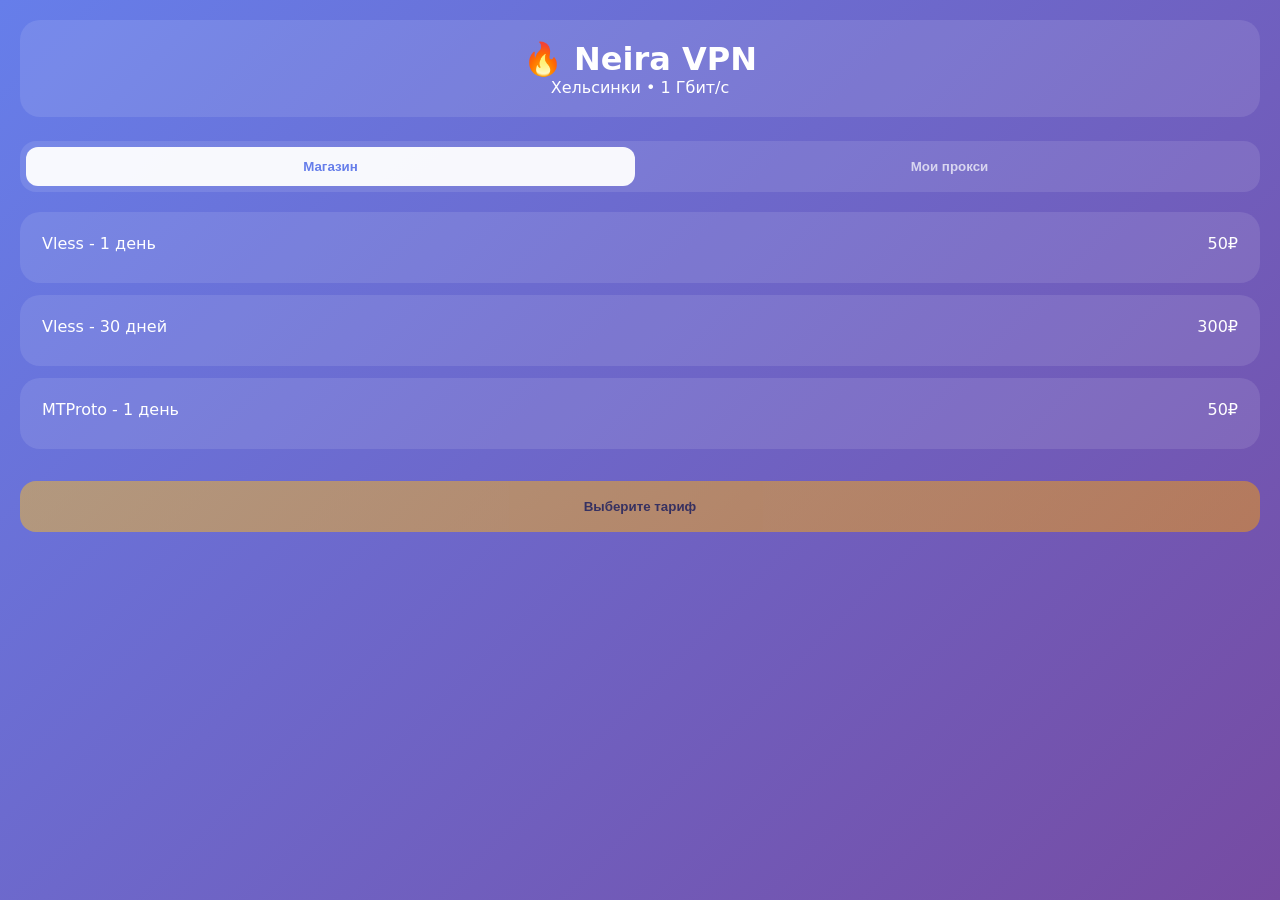
==== commit a719039c: "Add files via upload" ====
--- a/index.html
+++ b/index.html
@@ -1,605 +1,200 @@
-<!DOCTYPE html>
-<html lang="ru">
-<head>
-    <meta charset="UTF-8">
-    <meta name="viewport" content="width=device-width, initial-scale=1.0, maximum-scale=1.0, user-scalable=no">
-    <title>Neira VPN Shop</title>
-    <script src="https://telegram.org/js/telegram-web-app.js"></script>
-    <style>
-        * {
-            margin: 0;
-            padding: 0;
-            box-sizing: border-box;
-        }
-        
-        body {
-            font-family: -apple-system, BlinkMacSystemFont, 'Segoe UI', Roboto, sans-serif;
-            background: var(--tg-theme-bg-color, #fff);
-            color: var(--tg-theme-text-color, #000);
-            padding: 16px;
-            padding-bottom: 80px;
-        }
-        
-        .header {
-            text-align: center;
-            margin-bottom: 24px;
-        }
-        
-        .header h1 {
-            font-size: 28px;
-            margin-bottom: 8px;
-        }
-        
-        .header p {
-            color: var(--tg-theme-hint-color, #999);
-            font-size: 14px;
-        }
-        
-        .tabs {
-            display: flex;
-            gap: 8px;
-            margin-bottom: 20px;
-            overflow-x: auto;
-        }
-        
-        .tab {
-            flex: 1;
-            padding: 12px;
-            border: none;
-            background: var(--tg-theme-secondary-bg-color, #f0f0f0);
-            color: var(--tg-theme-text-color, #000);
-            border-radius: 12px;
-            cursor: pointer;
-            font-size: 14px;
-            font-weight: 500;
-            transition: all 0.2s;
-        }
-        
-        .tab.active {
-            background: var(--tg-theme-button-color, #3390ec);
-            color: var(--tg-theme-button-text-color, #fff);
-        }
-        
-        .content {
-            display: none;
-        }
-        
-        .content.active {
-            display: block;
-        }
-        
-        .plan-card {
-            background: var(--tg-theme-secondary-bg-color, #f0f0f0);
-            border-radius: 16px;
-            padding: 16px;
-            margin-bottom: 12px;
-            cursor: pointer;
-            transition: all 0.2s;
-        }
-        
-        .plan-card:active {
-            transform: scale(0.98);
-        }
-        
-        .plan-card.selected {
-            background: var(--tg-theme-button-color, #3390ec);
-            color: var(--tg-theme-button-text-color, #fff);
-        }
-        
-        .plan-header {
-            display: flex;
-            justify-content: space-between;
-            align-items: center;
-            margin-bottom: 8px;
-        }
-        
-        .plan-name {
-            font-size: 18px;
-            font-weight: 600;
-        }
-        
-        .plan-price {
-            font-size: 20px;
-            font-weight: 700;
-        }
-        
-        .plan-details {
-            font-size: 13px;
-            opacity: 0.8;
-        }
-        
-        .buy-btn {
-            width: 100%;
-            padding: 16px;
-            border: none;
-            background: var(--tg-theme-button-color, #3390ec);
-            color: var(--tg-theme-button-text-color, #fff);
-            border-radius: 12px;
-            font-size: 16px;
-            font-weight: 600;
-            cursor: pointer;
-            margin-top: 20px;
-        }
-        
-        .buy-btn:disabled {
-            opacity: 0.5;
-            cursor: not-allowed;
-        }
-        
-        .my-proxies {
-            margin-bottom: 16px;
-        }
-        
-        .proxy-item {
-            background: var(--tg-theme-secondary-bg-color, #f0f0f0);
-            border-radius: 16px;
-            padding: 16px;
-            margin-bottom: 12px;
-        }
-        
-        .proxy-header {
-            display: flex;
-            justify-content: space-between;
-            align-items: center;
-            margin-bottom: 12px;
-        }
-        
-        .proxy-type {
-            font-size: 16px;
-            font-weight: 600;
-        }
-        
-        .proxy-status {
-            font-size: 12px;
-            padding: 4px 8px;
-            border-radius: 6px;
-            background: #4ade80;
-            color: white;
-        }
-        
-        .proxy-status.pending {
-            background: #fbbf24;
-        }
-        
-        .proxy-link {
-            background: rgba(0,0,0,0.1);
-            padding: 12px;
-            border-radius: 8px;
-            word-break: break-all;
-            font-size: 12px;
-            margin-bottom: 8px;
-        }
-        
-        .copy-btn {
-            width: 100%;
-            padding: 10px;
-            border: none;
-            background: var(--tg-theme-button-color, #3390ec);
-            color: var(--tg-theme-button-text-color, #fff);
-            border-radius: 8px;
-            font-size: 14px;
-            font-weight: 500;
-            cursor: pointer;
-        }
-        
-        .admin-panel {
-            padding: 16px;
-        }
-        
-        .stat-card {
-            background: var(--tg-theme-secondary-bg-color, #f0f0f0);
-            border-radius: 12px;
-            padding: 16px;
-            margin-bottom: 12px;
-        }
-        
-        .stat-title {
-            font-size: 14px;
-            opacity: 0.7;
-            margin-bottom: 4px;
-        }
-        
-        .stat-value {
-            font-size: 24px;
-            font-weight: 700;
-        }
-        
-        .admin-btn {
-            width: 100%;
-            padding: 14px;
-            border: none;
-            background: var(--tg-theme-secondary-bg-color, #f0f0f0);
-            color: var(--tg-theme-text-color, #000);
-            border-radius: 12px;
-            font-size: 15px;
-            font-weight: 500;
-            cursor: pointer;
-            margin-bottom: 8px;
-            text-align: left;
-        }
-        
-        .loading {
-            text-align: center;
-            padding: 40px 20px;
-        }
-        
-        .spinner {
-            border: 3px solid rgba(0,0,0,0.1);
-            border-top-color: var(--tg-theme-button-color, #3390ec);
-            border-radius: 50%;
-            width: 40px;
-            height: 40px;
-            animation: spin 1s linear infinite;
-            margin: 0 auto 16px;
-        }
-        
-        @keyframes spin {
-            to { transform: rotate(360deg); }
-        }
-        
-        .empty-state {
-            text-align: center;
-            padding: 40px 20px;
-            opacity: 0.6;
-        }
-        
-        .instruction {
-            background: var(--tg-theme-secondary-bg-color, #f0f0f0);
-            border-radius: 12px;
-            padding: 16px;
-            margin-top: 12px;
-            font-size: 13px;
-            line-height: 1.6;
-        }
-        
-        .instruction h4 {
-            margin-bottom: 8px;
-            font-size: 14px;
-        }
-        
-        .instruction ol {
-            margin-left: 20px;
-        }
-        
-        .instruction li {
-            margin-bottom: 4px;
-        }
-
-        .receipt-upload {
-            margin-top: 16px;
-            padding: 16px;
-            background: var(--tg-theme-secondary-bg-color, #f0f0f0);
-            border-radius: 12px;
-        }
-
-        .receipt-upload h4 {
-            margin-bottom: 12px;
-        }
-
-        .file-input-wrapper {
-            position: relative;
-            overflow: hidden;
-            display: inline-block;
-            width: 100%;
-        }
-
-        .file-input-wrapper input[type=file] {
-            font-size: 100px;
-            position: absolute;
-            left: 0;
-            top: 0;
-            opacity: 0;
-            cursor: pointer;
-        }
-
-        .file-input-btn {
-            width: 100%;
-            padding: 14px;
-            border: 2px dashed var(--tg-theme-button-color, #3390ec);
-            background: transparent;
-            color: var(--tg-theme-text-color, #000);
-            border-radius: 12px;
-            font-size: 15px;
-            cursor: pointer;
-            text-align: center;
-        }
-
-        .preview-img {
-            max-width: 100%;
-            border-radius: 8px;
-            margin-top: 12px;
-        }
-
-        .send-receipt-btn {
-            width: 100%;
-            padding: 14px;
-            border: none;
-            background: #4ade80;
-            color: white;
-            border-radius: 12px;
-            font-size: 15px;
-            font-weight: 600;
-            cursor: pointer;
-            margin-top: 12px;
-        }
-    </style>
-</head>
-<body>
-    <div class="header">
-        <h1>🔥 Neira VPN</h1>
-        <p>Хельсинки, Финляндия • 1 Гбит/с</p>
-    </div>
-
-    <div class="tabs">
-        <button class="tab active" data-tab="shop">🛒 Магазин</button>
-        <button class="tab" data-tab="my-proxies">📱 Мои прокси</button>
-        <button class="tab admin-tab" data-tab="admin" style="display:none;">👑 Админ</button>
-    </div>
-
-    <div id="shop" class="content active">
-        <h3 style="margin-bottom: 16px;">Выберите тип прокси:</h3>
-        
-        <div class="plan-card" data-type="vless" data-plan="day">
-            <div class="plan-header">
-                <div class="plan-name">🚀 Vless - 1 день</div>
-                <div class="plan-price">50₽</div>
-            </div>
-            <div class="plan-details">⚡ Высокая скорость • Для VPN приложений</div>
-        </div>
-
-        <div class="plan-card" data-type="vless" data-plan="month">
-            <div class="plan-header">
-                <div class="plan-name">🚀 Vless - 30 дней</div>
-                <div class="plan-price">300₽</div>
-            </div>
-            <div class="plan-details">⚡ Высокая скорость • Для VPN приложений</div>
-        </div>
-
-        <div class="plan-card" data-type="vless" data-plan="quarter">
-            <div class="plan-header">
-                <div class="plan-name">🚀 Vless - 3 месяца</div>
-                <div class="plan-price">800₽</div>
-            </div>
-            <div class="plan-details">⚡ Высокая скорость • Для VPN приложений • ВЫГОДНО</div>
-        </div>
-
-        <div class="plan-card" data-type="vless" data-plan="year">
-            <div class="plan-header">
-                <div class="plan-name">🚀 Vless - 1 год</div>
-                <div class="plan-price">1000₽</div>
-            </div>
-            <div class="plan-details">⚡ Высокая скорость • Для VPN приложений • ХИТ</div>
-        </div>
-
-        <div class="plan-card" data-type="mtproto" data-plan="mt_day">
-            <div class="plan-header">
-                <div class="plan-name">📡 MTProto - 1 день</div>
-                <div class="plan-price">50₽</div>
-            </div>
-            <div class="plan-details">🔒 Для Telegram • Встроенная поддержка</div>
-        </div>
-
-        <div class="plan-card" data-type="mtproto" data-plan="mt_week">
-            <div class="plan-header">
-                <div class="plan-name">📡 MTProto - 7 дней</div>
-                <div class="plan-price">100₽</div>
-            </div>
-            <div class="plan-details">🔒 Для Telegram • Встроенная поддержка</div>
-        </div>
-
-        <div class="plan-card" data-type="mtproto" data-plan="mt_month">
-            <div class="plan-header">
-                <div class="plan-name">📡 MTProto - 30 дней</div>
-                <div class="plan-price">300₽</div>
-            </div>
-            <div class="plan-details">🔒 Для Telegram • Встроенная поддержка</div>
-        </div>
-
-        <div class="plan-card" data-type="mtproto" data-plan="mt_year">
-            <div class="plan-header">
-                <div class="plan-name">📡 MTProto - 1 год</div>
-                <div class="plan-price">1000₽</div>
-            </div>
-            <div class="plan-details">🔒 Для Telegram • Встроенная поддержка • ХИТ</div>
-        </div>
-
-        <button class="buy-btn" id="buyBtn" disabled>Выберите тариф</button>
-
-        <div id="receiptUpload" style="display:none;">
-            <div class="receipt-upload">
-                <h4>📸 Загрузите чек об оплате</h4>
-                <p style="font-size: 13px; opacity: 0.7; margin-bottom: 12px;">Отправьте скриншот или фото чека</p>
-                <div class="file-input-wrapper">
-                    <button class="file-input-btn" id="fileBtn">📎 Выбрать файл</button>
-                    <input type="file" id="receiptFile" accept="image/*" capture="environment">
-                </div>
-                <img id="previewImg" class="preview-img" style="display:none;">
-                <button class="send-receipt-btn" id="sendReceiptBtn" style="display:none;">✅ Отправить чек</button>
-            </div>
-        </div>
-    </div>
-
-    <div id="my-proxies" class="content">
-        <div class="loading">
-            <div class="spinner"></div>
-            <p>Загрузка...</p>
-        </div>
-    </div>
-
-    <div id="admin" class="content">
-        <div class="loading">
-            <div class="spinner"></div>
-            <p>Загрузка...</p>
-        </div>
-    </div>
-
-    <script>
-        const tg = window.Telegram.WebApp;
-        tg.expand();
-        tg.enableClosingConfirmation();
-
-        let selectedType = null;
-        let selectedPlan = null;
-        let selectedPrice = 0;
-        let receiptFile = null;
-
-        const userId = tg.initDataUnsafe?.user?.id || 0;
-        const username = tg.initDataUnsafe?.user?.username || 'user';
-        const isAdmin = userId === 5187783134;
-
-        // Показать админ-таб если админ
-        if (isAdmin) {
-            document.querySelector('.admin-tab').style.display = 'block';
-        }
-
-        // Табы
-        document.querySelectorAll('.tab').forEach(tab => {
-            tab.addEventListener('click', () => {
-                const tabName = tab.dataset.tab;
-                
-                document.querySelectorAll('.tab').forEach(t => t.classList.remove('active'));
-                document.querySelectorAll('.content').forEach(c => c.classList.remove('active'));
-                
-                tab.classList.add('active');
-                document.getElementById(tabName).classList.add('active');
-                
-                if (tabName === 'my-proxies') {
-                    loadMyProxies();
-                } else if (tabName === 'admin' && isAdmin) {
-                    loadAdminPanel();
-                }
-            });
-        });
-
-        // Выбор тарифа
-        document.querySelectorAll('.plan-card').forEach(card => {
-            card.addEventListener('click', () => {
-                document.querySelectorAll('.plan-card').forEach(c => c.classList.remove('selected'));
-                card.classList.add('selected');
-                
-                selectedType = card.dataset.type;
-                selectedPlan = card.dataset.plan;
-                selectedPrice = parseInt(card.querySelector('.plan-price').textContent);
-                
-                document.getElementById('buyBtn').disabled = false;
-                document.getElementById('buyBtn').textContent = `Купить за ${selectedPrice}₽`;
-            });
-        });
-
-        // Кнопка покупки
-        document.getElementById('buyBtn').addEventListener('click', () => {
-            if (!selectedType || !selectedPlan) return;
-            
-            document.getElementById('receiptUpload').style.display = 'block';
-            document.getElementById('buyBtn').textContent = '⬇️ Загрузите чек ниже';
-            document.getElementById('buyBtn').disabled = true;
-            
-            // Прокрутка к форме загрузки
-            setTimeout(() => {
-                document.getElementById('receiptUpload').scrollIntoView({ behavior: 'smooth' });
-            }, 100);
-        });
-
-        // Загрузка файла
-        document.getElementById('receiptFile').addEventListener('change', (e) => {
-            const file = e.target.files[0];
-            if (file) {
-                receiptFile = file;
-                const reader = new FileReader();
-                reader.onload = (e) => {
-                    const preview = document.getElementById('previewImg');
-                    preview.src = e.target.result;
-                    preview.style.display = 'block';
-                    document.getElementById('sendReceiptBtn').style.display = 'block';
-                };
-                reader.readAsDataURL(file);
-            }
-        });
-
-        document.getElementById('fileBtn').addEventListener('click', () => {
-            document.getElementById('receiptFile').click();
-        });
-
-        // Отправка чека через Telegram Bot
-        document.getElementById('sendReceiptBtn').addEventListener('click', async () => {
-            if (!receiptFile) return;
-            
-            const reader = new FileReader();
-            reader.onload = async (e) => {
-                const base64Data = e.target.result.split(',')[1];
-                
-                // Отправляем данные боту через Telegram WebApp
-                tg.sendData(JSON.stringify({
-                    action: 'buy_proxy_with_receipt',
-                    user_id: userId,
-                    username: username,
-                    type: selectedType,
-                    plan: selectedPlan,
-                    price: selectedPrice,
-                    receipt_base64: base64Data
-                }));
-                
-                tg.close();
-            };
-            reader.readAsDataURL(receiptFile);
-        });
-
-        // Загрузка моих прокси
-        async function loadMyProxies() {
-            const container = document.getElementById('my-proxies');
-            container.innerHTML = '<div class="loading"><div class="spinner"></div><p>Загрузка...</p></div>';
-            
-            // Получаем данные от бота через sendData
-            tg.sendData(JSON.stringify({
-                action: 'get_my_proxy',
-                user_id: userId
-            }));
-            
-            // Закрываем после отправки запроса (бот ответит в чат)
-            setTimeout(() => {
-                tg.close();
-            }, 500);
-        }
-
-        // Админ-панель
-        async function loadAdminPanel() {
-            const container = document.getElementById('admin');
-            container.innerHTML = '<div class="loading"><div class="spinner"></div><p>Загрузка...</p></div>';
-            
-            if (!isAdmin) {
-                container.innerHTML = `<div class="empty-state"><h3>⛔ Доступ запрещён</h3></div>`;
-                return;
-            }
-            
-            // Отправляем запрос боту
-            tg.sendData(JSON.stringify({
-                action: 'admin_stats',
-                user_id: userId
-            }));
-            
-            setTimeout(() => {
-                tg.close();
-            }, 500);
-        }
-
-        function copyToClipboard(text) {
-            if (navigator.clipboard) {
-                navigator.clipboard.writeText(text);
-                tg.showAlert('✅ Скопировано в буфер обмена!');
-            } else {
-                const textarea = document.createElement('textarea');
-                textarea.value = text;
-                document.body.appendChild(textarea);
-                textarea.select();
-                document.execCommand('copy');
-                document.body.removeChild(textarea);
-                tg.showAlert('✅ Скопировано в буфер обмена!');
-            }
-        }
-
-        function copyCommand(cmd) {
-            copyToClipboard(cmd);
-        }
-    </script>
-</body>
+﻿<!DOCTYPE html>
+<html lang="ru">
+<head>
+    <meta charset="UTF-8">
+    <meta name="viewport" content="width=device-width, initial-scale=1.0">
+    <title>Neira VPN Shop</title>
+    <script src="https://telegram.org/js/telegram-web-app.js"></script>
+    <style>
+        * { margin: 0; padding: 0; box-sizing: border-box; }
+        body {
+            font-family: -apple-system, system-ui, sans-serif;
+            background: linear-gradient(135deg, #667eea 0%, #764ba2 100%);
+            color: #fff;
+            padding: 20px;
+            min-height: 100vh;
+        }
+        .header {
+            text-align: center;
+            padding: 20px;
+            background: rgba(255,255,255,0.1);
+            border-radius: 20px;
+            margin-bottom: 24px;
+        }
+        .tabs {
+            display: flex;
+            gap: 10px;
+            background: rgba(255,255,255,0.1);
+            padding: 6px;
+            border-radius: 16px;
+            margin-bottom: 20px;
+        }
+        .tab {
+            flex: 1;
+            padding: 12px 8px;
+            border: none;
+            background: transparent;
+            color: rgba(255,255,255,0.7);
+            border-radius: 12px;
+            cursor: pointer;
+            font-weight: 600;
+        }
+        .tab.active { background: rgba(255,255,255,0.95); color: #667eea; }
+        .content { display: none; }
+        .content.active { display: block; }
+        .plan-card {
+            background: rgba(255,255,255,0.1);
+            border-radius: 20px;
+            padding: 20px;
+            margin-bottom: 12px;
+            cursor: pointer;
+            border: 2px solid transparent;
+        }
+        .plan-card.selected { background: rgba(255,255,255,0.9); color: #667eea; }
+        .plan-header { display: flex; justify-content: space-between; margin-bottom: 8px; }
+        .buy-btn {
+            width: 100%;
+            padding: 18px;
+            border: none;
+            background: linear-gradient(135deg, #fbbf24, #f59e0b);
+            color: #000;
+            border-radius: 16px;
+            font-weight: 700;
+            cursor: pointer;
+            margin-top: 20px;
+        }
+        .buy-btn:disabled { opacity: 0.5; }
+        .receipt-upload {
+            margin-top: 20px;
+            padding: 20px;
+            background: rgba(255,255,255,0.1);
+            border-radius: 20px;
+        }
+        .upload-area {
+            border: 3px dashed rgba(255,255,255,0.4);
+            border-radius: 16px;
+            padding: 30px 20px;
+            text-align: center;
+            cursor: pointer;
+        }
+        .upload-area input[type=file] { display: none; }
+        .preview-img { max-width: 100%; border-radius: 12px; margin-top: 16px; }
+        .send-receipt-btn {
+            width: 100%;
+            padding: 16px;
+            border: none;
+            background: linear-gradient(135deg, #4ade80, #22c55e);
+            color: white;
+            border-radius: 14px;
+            font-weight: 700;
+            cursor: pointer;
+            margin-top: 16px;
+        }
+    </style>
+</head>
+<body>
+    <div class="header">
+        <h1>🔥 Neira VPN</h1>
+        <p>Хельсинки • 1 Гбит/с</p>
+    </div>
+    <div class="tabs">
+        <button class="tab active" data-tab="shop">Магазин</button>
+        <button class="tab" data-tab="my-proxies">Мои прокси</button>
+    </div>
+    <div id="shop" class="content active">
+        <div class="plan-card" data-type="vless" data-plan="day" data-price="50">
+            <div class="plan-header"><div>Vless - 1 день</div><div>50₽</div></div>
+        </div>
+        <div class="plan-card" data-type="vless" data-plan="month" data-price="300">
+            <div class="plan-header"><div>Vless - 30 дней</div><div>300₽</div></div>
+        </div>
+        <div class="plan-card" data-type="mtproto" data-plan="mt_day" data-price="50">
+            <div class="plan-header"><div>MTProto - 1 день</div><div>50₽</div></div>
+        </div>
+        <button class="buy-btn" id="buyBtn" disabled>Выберите тариф</button>
+        <div id="receiptUpload" style="display:none;">
+            <div class="receipt-upload">
+                <h4>Загрузите чек</h4>
+                <label for="receiptFile" class="upload-area">
+                    <input type="file" id="receiptFile" accept="image/*">
+                    <div>📷 Нажмите для выбора фото</div>
+                </label>
+                <img id="previewImg" class="preview-img" style="display:none;">
+                <button class="send-receipt-btn" id="sendReceiptBtn" style="display:none;">Отправить чек</button>
+            </div>
+        </div>
+    </div>
+    <div id="my-proxies" class="content">
+        <p style="text-align:center;">Загрузка...</p>
+    </div>
+    <script>
+        const tg = window.Telegram.WebApp;
+        tg.expand();
+        let selected = { type: null, plan: null, price: 0 };
+        let receiptFile = null;
+        const userId = tg.initDataUnsafe?.user?.id || 0;
+        const username = tg.initDataUnsafe?.user?.username || 'user';
+
+        document.querySelectorAll('.tab').forEach(tab => {
+            tab.addEventListener('click', () => {
+                document.querySelectorAll('.tab').forEach(t => t.classList.remove('active'));
+                document.querySelectorAll('.content').forEach(c => c.classList.remove('active'));
+                tab.classList.add('active');
+                document.getElementById(tab.dataset.tab).classList.add('active');
+                if (tab.dataset.tab === 'my-proxies') {
+                    tg.sendData(JSON.stringify({ action: 'get_my_proxy', user_id: userId }));
+                    setTimeout(() => tg.close(), 500);
+                }
+            });
+        });
+
+        document.querySelectorAll('.plan-card').forEach(card => {
+            card.addEventListener('click', () => {
+                document.querySelectorAll('.plan-card').forEach(c => c.classList.remove('selected'));
+                card.classList.add('selected');
+                selected = { type: card.dataset.type, plan: card.dataset.plan, price: parseInt(card.dataset.price) };
+                document.getElementById('buyBtn').disabled = false;
+                document.getElementById('buyBtn').textContent = 'Купить за ' + selected.price + '₽';
+            });
+        });
+
+        document.getElementById('buyBtn').addEventListener('click', () => {
+            if (selected.type) {
+                document.getElementById('receiptUpload').style.display = 'block';
+            }
+        });
+
+        document.getElementById('receiptFile').addEventListener('change', (e) => {
+            const file = e.target.files[0];
+            if (file) {
+                receiptFile = file;
+                const reader = new FileReader();
+                reader.onload = (e) => {
+                    document.getElementById('previewImg').src = e.target.result;
+                    document.getElementById('previewImg').style.display = 'block';
+                    document.getElementById('sendReceiptBtn').style.display = 'block';
+                };
+                reader.readAsDataURL(file);
+            }
+        });
+
+        document.getElementById('sendReceiptBtn').addEventListener('click', () => {
+            if (!receiptFile || !selected.type) return;
+            const reader = new FileReader();
+            reader.onload = (e) => {
+                tg.sendData(JSON.stringify({
+                    action: 'buy_proxy_with_receipt',
+                    user_id: userId,
+                    username: username,
+                    type: selected.type,
+                    plan: selected.plan,
+                    price: selected.price,
+                    receipt_base64: e.target.result.split(',')[1]
+                }));
+                setTimeout(() => tg.close(), 300);
+            };
+            reader.readAsDataURL(receiptFile);
+        });
+    </script>
+</body>
 </html>
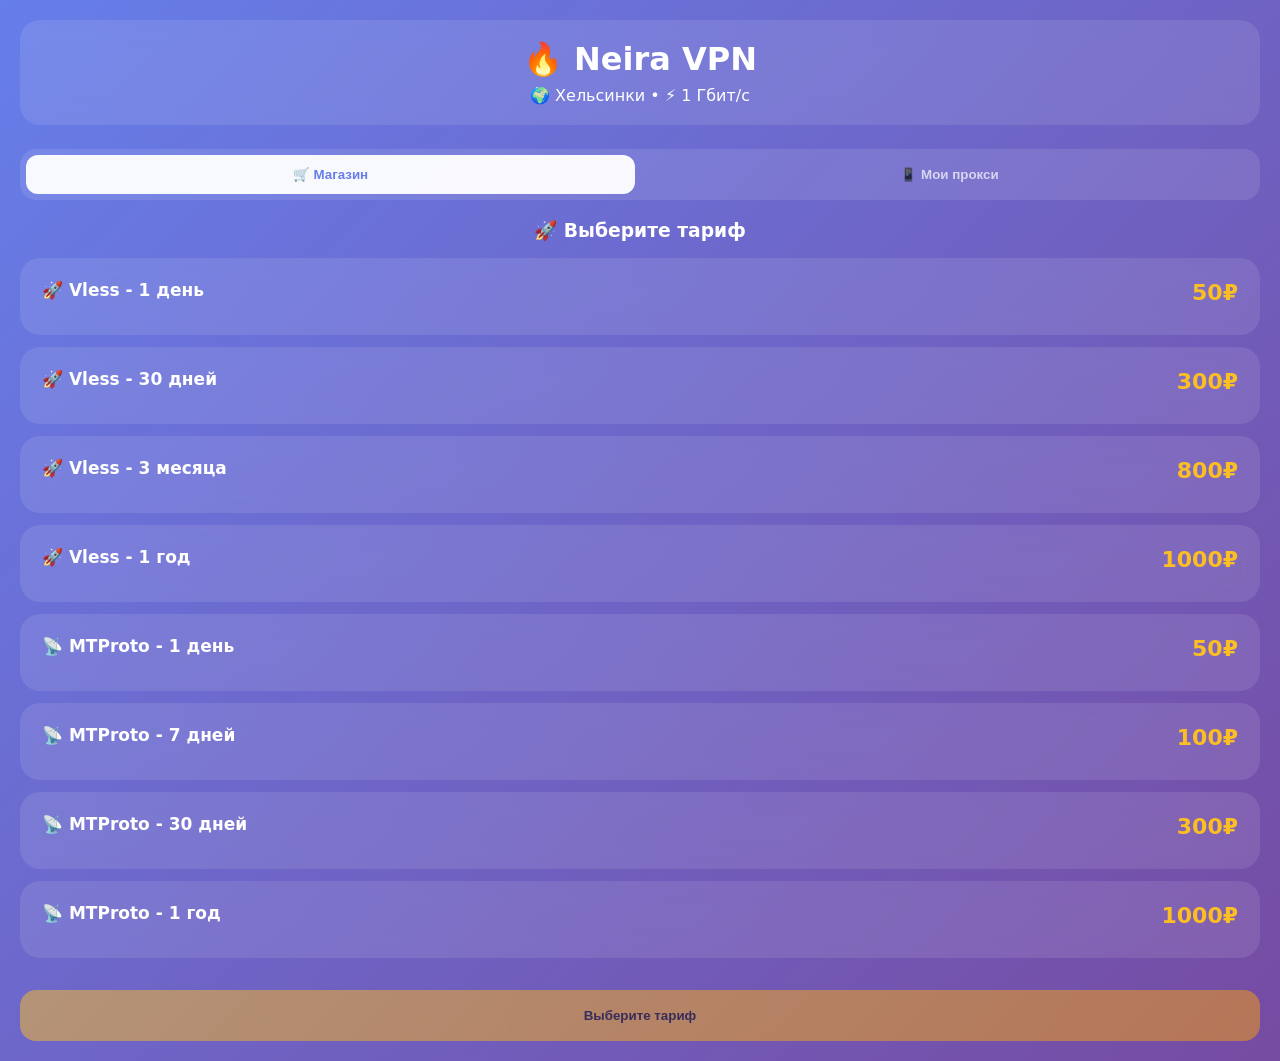
==== commit ecd0e42c: "Add files via upload" ====
--- a/index.html
+++ b/index.html
@@ -7,133 +7,92 @@
     <script src="https://telegram.org/js/telegram-web-app.js"></script>
     <style>
         * { margin: 0; padding: 0; box-sizing: border-box; }
-        body {
-            font-family: -apple-system, system-ui, sans-serif;
-            background: linear-gradient(135deg, #667eea 0%, #764ba2 100%);
-            color: #fff;
-            padding: 20px;
-            min-height: 100vh;
-        }
-        .header {
-            text-align: center;
-            padding: 20px;
-            background: rgba(255,255,255,0.1);
-            border-radius: 20px;
-            margin-bottom: 24px;
-        }
-        .tabs {
-            display: flex;
-            gap: 10px;
-            background: rgba(255,255,255,0.1);
-            padding: 6px;
-            border-radius: 16px;
-            margin-bottom: 20px;
-        }
-        .tab {
-            flex: 1;
-            padding: 12px 8px;
-            border: none;
-            background: transparent;
-            color: rgba(255,255,255,0.7);
-            border-radius: 12px;
-            cursor: pointer;
-            font-weight: 600;
-        }
+        body { font-family: -apple-system, system-ui, sans-serif; background: linear-gradient(135deg, #667eea 0%, #764ba2 100%); color: #fff; padding: 20px; min-height: 100vh; }
+        .header { text-align: center; padding: 20px; background: rgba(255,255,255,0.1); border-radius: 20px; margin-bottom: 24px; backdrop-filter: blur(10px); }
+        .header h1 { font-size: 32px; margin-bottom: 8px; }
+        .tabs { display: flex; gap: 10px; background: rgba(255,255,255,0.1); padding: 6px; border-radius: 16px; margin-bottom: 20px; }
+        .tab { flex: 1; padding: 12px 8px; border: none; background: transparent; color: rgba(255,255,255,0.7); border-radius: 12px; cursor: pointer; font-weight: 600; }
         .tab.active { background: rgba(255,255,255,0.95); color: #667eea; }
         .content { display: none; }
         .content.active { display: block; }
-        .plan-card {
-            background: rgba(255,255,255,0.1);
-            border-radius: 20px;
-            padding: 20px;
-            margin-bottom: 12px;
-            cursor: pointer;
-            border: 2px solid transparent;
-        }
+        .plan-card { background: rgba(255,255,255,0.1); border-radius: 20px; padding: 20px; margin-bottom: 12px; cursor: pointer; border: 2px solid transparent; backdrop-filter: blur(10px); }
         .plan-card.selected { background: rgba(255,255,255,0.9); color: #667eea; }
         .plan-header { display: flex; justify-content: space-between; margin-bottom: 8px; }
-        .buy-btn {
-            width: 100%;
-            padding: 18px;
-            border: none;
-            background: linear-gradient(135deg, #fbbf24, #f59e0b);
-            color: #000;
-            border-radius: 16px;
-            font-weight: 700;
-            cursor: pointer;
-            margin-top: 20px;
-        }
+        .plan-name { font-size: 17px; font-weight: 700; }
+        .plan-price { font-size: 22px; font-weight: 800; color: #fbbf24; }
+        .plan-card.selected .plan-price { color: #667eea; }
+        .buy-btn { width: 100%; padding: 18px; border: none; background: linear-gradient(135deg, #fbbf24, #f59e0b); color: #000; border-radius: 16px; font-weight: 700; cursor: pointer; margin-top: 20px; }
         .buy-btn:disabled { opacity: 0.5; }
-        .receipt-upload {
-            margin-top: 20px;
-            padding: 20px;
-            background: rgba(255,255,255,0.1);
-            border-radius: 20px;
-        }
-        .upload-area {
-            border: 3px dashed rgba(255,255,255,0.4);
-            border-radius: 16px;
-            padding: 30px 20px;
-            text-align: center;
-            cursor: pointer;
-        }
+        .payment-info { background: rgba(255,255,255,0.1); border-radius: 16px; padding: 16px; margin-top: 20px; }
+        .payment-method { background: rgba(255,255,255,0.15); padding: 10px; border-radius: 10px; margin-bottom: 8px; font-size: 13px; }
+        .receipt-upload { margin-top: 20px; padding: 20px; background: rgba(255,255,255,0.1); border-radius: 20px; }
+        .upload-area { border: 3px dashed rgba(255,255,255,0.4); border-radius: 16px; padding: 30px 20px; text-align: center; cursor: pointer; }
         .upload-area input[type=file] { display: none; }
+        .upload-icon { font-size: 48px; margin-bottom: 10px; }
         .preview-img { max-width: 100%; border-radius: 12px; margin-top: 16px; }
-        .send-receipt-btn {
-            width: 100%;
-            padding: 16px;
-            border: none;
-            background: linear-gradient(135deg, #4ade80, #22c55e);
-            color: white;
-            border-radius: 14px;
-            font-weight: 700;
-            cursor: pointer;
-            margin-top: 16px;
-        }
+        .send-receipt-btn { width: 100%; padding: 16px; border: none; background: linear-gradient(135deg, #4ade80, #22c55e); color: white; border-radius: 14px; font-weight: 700; cursor: pointer; margin-top: 16px; }
     </style>
 </head>
 <body>
-    <div class="header">
-        <h1>🔥 Neira VPN</h1>
-        <p>Хельсинки • 1 Гбит/с</p>
-    </div>
+    <div class="header"><h1>🔥 Neira VPN</h1><p>🌍 Хельсинки • ⚡ 1 Гбит/с</p></div>
     <div class="tabs">
-        <button class="tab active" data-tab="shop">Магазин</button>
-        <button class="tab" data-tab="my-proxies">Мои прокси</button>
+        <button class="tab active" data-tab="shop">🛒 Магазин</button>
+        <button class="tab" data-tab="my-proxies">📱 Мои прокси</button>
     </div>
     <div id="shop" class="content active">
+        <h3 style="text-align:center;margin-bottom:16px;">🚀 Выберите тариф</h3>
         <div class="plan-card" data-type="vless" data-plan="day" data-price="50">
-            <div class="plan-header"><div>Vless - 1 день</div><div>50₽</div></div>
+            <div class="plan-header"><div class="plan-name">🚀 Vless - 1 день</div><div class="plan-price">50₽</div></div>
         </div>
         <div class="plan-card" data-type="vless" data-plan="month" data-price="300">
-            <div class="plan-header"><div>Vless - 30 дней</div><div>300₽</div></div>
+            <div class="plan-header"><div class="plan-name">🚀 Vless - 30 дней</div><div class="plan-price">300₽</div></div>
+        </div>
+        <div class="plan-card" data-type="vless" data-plan="quarter" data-price="800">
+            <div class="plan-header"><div class="plan-name">🚀 Vless - 3 месяца</div><div class="plan-price">800₽</div></div>
+        </div>
+        <div class="plan-card" data-type="vless" data-plan="year" data-price="1000">
+            <div class="plan-header"><div class="plan-name">🚀 Vless - 1 год</div><div class="plan-price">1000₽</div></div>
         </div>
         <div class="plan-card" data-type="mtproto" data-plan="mt_day" data-price="50">
-            <div class="plan-header"><div>MTProto - 1 день</div><div>50₽</div></div>
+            <div class="plan-header"><div class="plan-name">📡 MTProto - 1 день</div><div class="plan-price">50₽</div></div>
+        </div>
+        <div class="plan-card" data-type="mtproto" data-plan="mt_week" data-price="100">
+            <div class="plan-header"><div class="plan-name">📡 MTProto - 7 дней</div><div class="plan-price">100₽</div></div>
+        </div>
+        <div class="plan-card" data-type="mtproto" data-plan="mt_month" data-price="300">
+            <div class="plan-header"><div class="plan-name">📡 MTProto - 30 дней</div><div class="plan-price">300₽</div></div>
+        </div>
+        <div class="plan-card" data-type="mtproto" data-plan="mt_year" data-price="1000">
+            <div class="plan-header"><div class="plan-name">📡 MTProto - 1 год</div><div class="plan-price">1000₽</div></div>
         </div>
         <button class="buy-btn" id="buyBtn" disabled>Выберите тариф</button>
+        <div class="payment-info" id="paymentInfo" style="display:none;">
+            <h4>💳 Реквизиты:</h4>
+            <div class="payment-method">💳 Сбербанк: 2202 2032 1234 5678</div>
+            <div class="payment-method">💳 Тинькофф: 5536 9137 1234 5678</div>
+            <div class="payment-method">💰 ЮMoney: 410011234567890</div>
+        </div>
         <div id="receiptUpload" style="display:none;">
             <div class="receipt-upload">
-                <h4>Загрузите чек</h4>
+                <h4 style="text-align:center;margin-bottom:14px;">📸 Загрузите чек</h4>
                 <label for="receiptFile" class="upload-area">
                     <input type="file" id="receiptFile" accept="image/*">
-                    <div>📷 Нажмите для выбора фото</div>
+                    <div class="upload-icon">📷</div>
+                    <div>Нажмите для выбора фото</div>
                 </label>
                 <img id="previewImg" class="preview-img" style="display:none;">
-                <button class="send-receipt-btn" id="sendReceiptBtn" style="display:none;">Отправить чек</button>
+                <button class="send-receipt-btn" id="sendReceiptBtn" style="display:none;">✅ Отправить чек</button>
             </div>
         </div>
     </div>
-    <div id="my-proxies" class="content">
-        <p style="text-align:center;">Загрузка...</p>
-    </div>
+    <div id="my-proxies" class="content"><p style="text-align:center;padding:40px;">Загрузка...</p></div>
     <script>
         const tg = window.Telegram.WebApp;
         tg.expand();
-        let selected = { type: null, plan: null, price: 0 };
+        let sel = { type: null, plan: null, price: 0 };
         let receiptFile = null;
-        const userId = tg.initDataUnsafe?.user?.id || 0;
-        const username = tg.initDataUnsafe?.user?.username || 'user';
+        const uid = tg.initDataUnsafe?.user?.id || 0;
+        const uname = tg.initDataUnsafe?.user?.username || 'user';
 
         document.querySelectorAll('.tab').forEach(tab => {
             tab.addEventListener('click', () => {
@@ -142,7 +101,7 @@
                 tab.classList.add('active');
                 document.getElementById(tab.dataset.tab).classList.add('active');
                 if (tab.dataset.tab === 'my-proxies') {
-                    tg.sendData(JSON.stringify({ action: 'get_my_proxy', user_id: userId }));
+                    tg.sendData(JSON.stringify({ action: 'get_my_proxy', user_id: uid, username: uname }));
                     setTimeout(() => tg.close(), 500);
                 }
             });
@@ -152,21 +111,25 @@
             card.addEventListener('click', () => {
                 document.querySelectorAll('.plan-card').forEach(c => c.classList.remove('selected'));
                 card.classList.add('selected');
-                selected = { type: card.dataset.type, plan: card.dataset.plan, price: parseInt(card.dataset.price) };
+                sel = { type: card.dataset.type, plan: card.dataset.plan, price: parseInt(card.dataset.price) };
                 document.getElementById('buyBtn').disabled = false;
-                document.getElementById('buyBtn').textContent = 'Купить за ' + selected.price + '₽';
+                document.getElementById('buyBtn').textContent = 'Купить за ' + sel.price + '₽';
+                document.getElementById('receiptUpload').style.display = 'none';
+                document.getElementById('paymentInfo').style.display = 'none';
             });
         });
 
         document.getElementById('buyBtn').addEventListener('click', () => {
-            if (selected.type) {
+            if (sel.type) {
+                document.getElementById('paymentInfo').style.display = 'block';
                 document.getElementById('receiptUpload').style.display = 'block';
+                setTimeout(() => document.getElementById('receiptUpload').scrollIntoView({ behavior: 'smooth' }), 100);
             }
         });
 
         document.getElementById('receiptFile').addEventListener('change', (e) => {
             const file = e.target.files[0];
-            if (file) {
+            if (file && file.type.startsWith('image/')) {
                 receiptFile = file;
                 const reader = new FileReader();
                 reader.onload = (e) => {
@@ -179,16 +142,18 @@
         });
 
         document.getElementById('sendReceiptBtn').addEventListener('click', () => {
-            if (!receiptFile || !selected.type) return;
+            if (!receiptFile || !sel.type) return;
+            document.getElementById('sendReceiptBtn').textContent = '⏳ Отправка...';
+            document.getElementById('sendReceiptBtn').disabled = true;
             const reader = new FileReader();
             reader.onload = (e) => {
                 tg.sendData(JSON.stringify({
                     action: 'buy_proxy_with_receipt',
-                    user_id: userId,
-                    username: username,
-                    type: selected.type,
-                    plan: selected.plan,
-                    price: selected.price,
+                    user_id: uid,
+                    username: uname,
+                    type: sel.type,
+                    plan: sel.plan,
+                    price: sel.price,
                     receipt_base64: e.target.result.split(',')[1]
                 }));
                 setTimeout(() => tg.close(), 300);
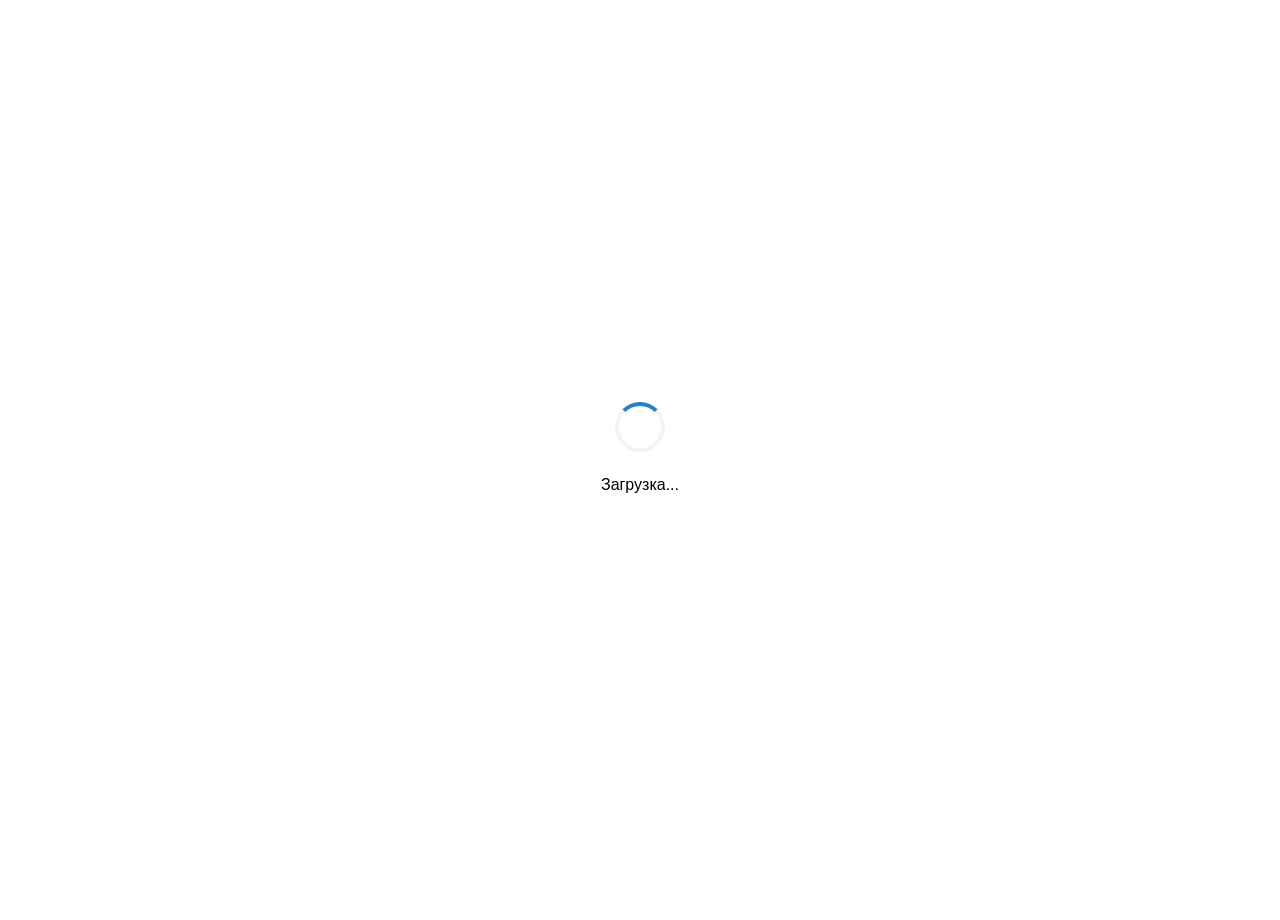
==== commit b22d7a1b: "Add files via upload" ====
--- a/index.html
+++ b/index.html
@@ -1,165 +1,278 @@
-﻿<!DOCTYPE html>
-<html lang="ru">
-<head>
-    <meta charset="UTF-8">
-    <meta name="viewport" content="width=device-width, initial-scale=1.0">
-    <title>Neira VPN Shop</title>
-    <script src="https://telegram.org/js/telegram-web-app.js"></script>
-    <style>
-        * { margin: 0; padding: 0; box-sizing: border-box; }
-        body { font-family: -apple-system, system-ui, sans-serif; background: linear-gradient(135deg, #667eea 0%, #764ba2 100%); color: #fff; padding: 20px; min-height: 100vh; }
-        .header { text-align: center; padding: 20px; background: rgba(255,255,255,0.1); border-radius: 20px; margin-bottom: 24px; backdrop-filter: blur(10px); }
-        .header h1 { font-size: 32px; margin-bottom: 8px; }
-        .tabs { display: flex; gap: 10px; background: rgba(255,255,255,0.1); padding: 6px; border-radius: 16px; margin-bottom: 20px; }
-        .tab { flex: 1; padding: 12px 8px; border: none; background: transparent; color: rgba(255,255,255,0.7); border-radius: 12px; cursor: pointer; font-weight: 600; }
-        .tab.active { background: rgba(255,255,255,0.95); color: #667eea; }
-        .content { display: none; }
-        .content.active { display: block; }
-        .plan-card { background: rgba(255,255,255,0.1); border-radius: 20px; padding: 20px; margin-bottom: 12px; cursor: pointer; border: 2px solid transparent; backdrop-filter: blur(10px); }
-        .plan-card.selected { background: rgba(255,255,255,0.9); color: #667eea; }
-        .plan-header { display: flex; justify-content: space-between; margin-bottom: 8px; }
-        .plan-name { font-size: 17px; font-weight: 700; }
-        .plan-price { font-size: 22px; font-weight: 800; color: #fbbf24; }
-        .plan-card.selected .plan-price { color: #667eea; }
-        .buy-btn { width: 100%; padding: 18px; border: none; background: linear-gradient(135deg, #fbbf24, #f59e0b); color: #000; border-radius: 16px; font-weight: 700; cursor: pointer; margin-top: 20px; }
-        .buy-btn:disabled { opacity: 0.5; }
-        .payment-info { background: rgba(255,255,255,0.1); border-radius: 16px; padding: 16px; margin-top: 20px; }
-        .payment-method { background: rgba(255,255,255,0.15); padding: 10px; border-radius: 10px; margin-bottom: 8px; font-size: 13px; }
-        .receipt-upload { margin-top: 20px; padding: 20px; background: rgba(255,255,255,0.1); border-radius: 20px; }
-        .upload-area { border: 3px dashed rgba(255,255,255,0.4); border-radius: 16px; padding: 30px 20px; text-align: center; cursor: pointer; }
-        .upload-area input[type=file] { display: none; }
-        .upload-icon { font-size: 48px; margin-bottom: 10px; }
-        .preview-img { max-width: 100%; border-radius: 12px; margin-top: 16px; }
-        .send-receipt-btn { width: 100%; padding: 16px; border: none; background: linear-gradient(135deg, #4ade80, #22c55e); color: white; border-radius: 14px; font-weight: 700; cursor: pointer; margin-top: 16px; }
-    </style>
-</head>
-<body>
-    <div class="header"><h1>🔥 Neira VPN</h1><p>🌍 Хельсинки • ⚡ 1 Гбит/с</p></div>
-    <div class="tabs">
-        <button class="tab active" data-tab="shop">🛒 Магазин</button>
-        <button class="tab" data-tab="my-proxies">📱 Мои прокси</button>
-    </div>
-    <div id="shop" class="content active">
-        <h3 style="text-align:center;margin-bottom:16px;">🚀 Выберите тариф</h3>
-        <div class="plan-card" data-type="vless" data-plan="day" data-price="50">
-            <div class="plan-header"><div class="plan-name">🚀 Vless - 1 день</div><div class="plan-price">50₽</div></div>
-        </div>
-        <div class="plan-card" data-type="vless" data-plan="month" data-price="300">
-            <div class="plan-header"><div class="plan-name">🚀 Vless - 30 дней</div><div class="plan-price">300₽</div></div>
-        </div>
-        <div class="plan-card" data-type="vless" data-plan="quarter" data-price="800">
-            <div class="plan-header"><div class="plan-name">🚀 Vless - 3 месяца</div><div class="plan-price">800₽</div></div>
-        </div>
-        <div class="plan-card" data-type="vless" data-plan="year" data-price="1000">
-            <div class="plan-header"><div class="plan-name">🚀 Vless - 1 год</div><div class="plan-price">1000₽</div></div>
-        </div>
-        <div class="plan-card" data-type="mtproto" data-plan="mt_day" data-price="50">
-            <div class="plan-header"><div class="plan-name">📡 MTProto - 1 день</div><div class="plan-price">50₽</div></div>
-        </div>
-        <div class="plan-card" data-type="mtproto" data-plan="mt_week" data-price="100">
-            <div class="plan-header"><div class="plan-name">📡 MTProto - 7 дней</div><div class="plan-price">100₽</div></div>
-        </div>
-        <div class="plan-card" data-type="mtproto" data-plan="mt_month" data-price="300">
-            <div class="plan-header"><div class="plan-name">📡 MTProto - 30 дней</div><div class="plan-price">300₽</div></div>
-        </div>
-        <div class="plan-card" data-type="mtproto" data-plan="mt_year" data-price="1000">
-            <div class="plan-header"><div class="plan-name">📡 MTProto - 1 год</div><div class="plan-price">1000₽</div></div>
-        </div>
-        <button class="buy-btn" id="buyBtn" disabled>Выберите тариф</button>
-        <div class="payment-info" id="paymentInfo" style="display:none;">
-            <h4>💳 Реквизиты:</h4>
-            <div class="payment-method">💳 Сбербанк: 2202 2032 1234 5678</div>
-            <div class="payment-method">💳 Тинькофф: 5536 9137 1234 5678</div>
-            <div class="payment-method">💰 ЮMoney: 410011234567890</div>
-        </div>
-        <div id="receiptUpload" style="display:none;">
-            <div class="receipt-upload">
-                <h4 style="text-align:center;margin-bottom:14px;">📸 Загрузите чек</h4>
-                <label for="receiptFile" class="upload-area">
-                    <input type="file" id="receiptFile" accept="image/*">
-                    <div class="upload-icon">📷</div>
-                    <div>Нажмите для выбора фото</div>
-                </label>
-                <img id="previewImg" class="preview-img" style="display:none;">
-                <button class="send-receipt-btn" id="sendReceiptBtn" style="display:none;">✅ Отправить чек</button>
-            </div>
-        </div>
-    </div>
-    <div id="my-proxies" class="content"><p style="text-align:center;padding:40px;">Загрузка...</p></div>
-    <script>
-        const tg = window.Telegram.WebApp;
-        tg.expand();
-        let sel = { type: null, plan: null, price: 0 };
-        let receiptFile = null;
-        const uid = tg.initDataUnsafe?.user?.id || 0;
-        const uname = tg.initDataUnsafe?.user?.username || 'user';
-
-        document.querySelectorAll('.tab').forEach(tab => {
-            tab.addEventListener('click', () => {
-                document.querySelectorAll('.tab').forEach(t => t.classList.remove('active'));
-                document.querySelectorAll('.content').forEach(c => c.classList.remove('active'));
-                tab.classList.add('active');
-                document.getElementById(tab.dataset.tab).classList.add('active');
-                if (tab.dataset.tab === 'my-proxies') {
-                    tg.sendData(JSON.stringify({ action: 'get_my_proxy', user_id: uid, username: uname }));
-                    setTimeout(() => tg.close(), 500);
-                }
-            });
-        });
-
-        document.querySelectorAll('.plan-card').forEach(card => {
-            card.addEventListener('click', () => {
-                document.querySelectorAll('.plan-card').forEach(c => c.classList.remove('selected'));
-                card.classList.add('selected');
-                sel = { type: card.dataset.type, plan: card.dataset.plan, price: parseInt(card.dataset.price) };
-                document.getElementById('buyBtn').disabled = false;
-                document.getElementById('buyBtn').textContent = 'Купить за ' + sel.price + '₽';
-                document.getElementById('receiptUpload').style.display = 'none';
-                document.getElementById('paymentInfo').style.display = 'none';
-            });
-        });
-
-        document.getElementById('buyBtn').addEventListener('click', () => {
-            if (sel.type) {
-                document.getElementById('paymentInfo').style.display = 'block';
-                document.getElementById('receiptUpload').style.display = 'block';
-                setTimeout(() => document.getElementById('receiptUpload').scrollIntoView({ behavior: 'smooth' }), 100);
-            }
-        });
-
-        document.getElementById('receiptFile').addEventListener('change', (e) => {
-            const file = e.target.files[0];
-            if (file && file.type.startsWith('image/')) {
-                receiptFile = file;
-                const reader = new FileReader();
-                reader.onload = (e) => {
-                    document.getElementById('previewImg').src = e.target.result;
-                    document.getElementById('previewImg').style.display = 'block';
-                    document.getElementById('sendReceiptBtn').style.display = 'block';
-                };
-                reader.readAsDataURL(file);
-            }
-        });
-
-        document.getElementById('sendReceiptBtn').addEventListener('click', () => {
-            if (!receiptFile || !sel.type) return;
-            document.getElementById('sendReceiptBtn').textContent = '⏳ Отправка...';
-            document.getElementById('sendReceiptBtn').disabled = true;
-            const reader = new FileReader();
-            reader.onload = (e) => {
-                tg.sendData(JSON.stringify({
-                    action: 'buy_proxy_with_receipt',
-                    user_id: uid,
-                    username: uname,
-                    type: sel.type,
-                    plan: sel.plan,
-                    price: sel.price,
-                    receipt_base64: e.target.result.split(',')[1]
-                }));
-                setTimeout(() => tg.close(), 300);
-            };
-            reader.readAsDataURL(receiptFile);
-        });
-    </script>
-</body>
+<!DOCTYPE html>
+<html lang="ru">
+<head>
+    <meta charset="UTF-8">
+    <meta name="viewport" content="width=device-width, initial-scale=1.0, maximum-scale=1.0, user-scalable=no">
+    <title>Neira VPN Shop</title>
+    <script src="https://telegram.org/js/telegram-web-app.js"></script>
+    <link rel="stylesheet" href="style.css">
+</head>
+<body>
+    <div id="app">
+        <!-- Загрузка -->
+        <div id="loading" class="loading">
+            <div class="spinner"></div>
+            <p>Загрузка...</p>
+        </div>
+
+        <!-- Главное меню -->
+        <div id="main-menu" class="screen hidden">
+            <div class="header">
+                <h1>🔥 Neira VPN Shop</h1>
+                <p class="subtitle">Быстрые и надежные прокси</p>
+            </div>
+
+            <div class="info-card">
+                <div class="info-item">
+                    <span class="icon">🚀</span>
+                    <div>
+                        <strong>Vless прокси</strong>
+                        <p>Для любых приложений</p>
+                    </div>
+                </div>
+                <div class="info-item">
+                    <span class="icon">📡</span>
+                    <div>
+                        <strong>MTProto прокси</strong>
+                        <p>Только для Telegram</p>
+                    </div>
+                </div>
+                <div class="info-item">
+                    <span class="icon">🌍</span>
+                    <div>
+                        <strong>Локация</strong>
+                        <p>Хельсинки, Финляндия</p>
+                    </div>
+                </div>
+                <div class="info-item">
+                    <span class="icon">⚡</span>
+                    <div>
+                        <strong>Скорость</strong>
+                        <p>1 Гбит/с</p>
+                    </div>
+                </div>
+            </div>
+
+            <div class="menu-buttons">
+                <button class="menu-btn primary" onclick="showScreen('vless-plans')">
+                    <span class="btn-icon">🚀</span>
+                    <span class="btn-text">Vless прокси</span>
+                </button>
+                <button class="menu-btn primary" onclick="showScreen('mtproto-plans')">
+                    <span class="btn-icon">📡</span>
+                    <span class="btn-text">MTProto прокси</span>
+                </button>
+                <button class="menu-btn" onclick="showScreen('my-proxy')">
+                    <span class="btn-icon">📋</span>
+                    <span class="btn-text">Мой прокси</span>
+                </button>
+                <button class="menu-btn" onclick="pingTest()">
+                    <span class="btn-icon">🌍</span>
+                    <span class="btn-text">Тест пинга</span>
+                </button>
+                <button class="menu-btn" onclick="showScreen('help')">
+                    <span class="btn-icon">❓</span>
+                    <span class="btn-text">Помощь</span>
+                </button>
+            </div>
+
+            <div id="admin-button" class="admin-btn-container hidden">
+                <button class="menu-btn admin" onclick="showScreen('admin-panel')">
+                    <span class="btn-icon">👑</span>
+                    <span class="btn-text">Админ-панель</span>
+                </button>
+            </div>
+        </div>
+
+        <!-- Тарифы Vless -->
+        <div id="vless-plans" class="screen hidden">
+            <div class="screen-header">
+                <button class="back-btn" onclick="showScreen('main-menu')">←</button>
+                <h2>🚀 Vless прокси</h2>
+            </div>
+
+            <div class="plan-info">
+                <p><strong>Подходит для любых приложений:</strong></p>
+                <ul>
+                    <li>v2rayNG (Android)</li>
+                    <li>Nekoray (Windows/Linux)</li>
+                    <li>Shadowrocket (iOS)</li>
+                    <li>Hiddify (все платформы)</li>
+                </ul>
+                <p class="notice">⏰ Отсчёт времени начинается при первом подключении!</p>
+            </div>
+
+            <div class="plans-list" id="vless-plans-list"></div>
+        </div>
+
+        <!-- Тарифы MTProto -->
+        <div id="mtproto-plans" class="screen hidden">
+            <div class="screen-header">
+                <button class="back-btn" onclick="showScreen('main-menu')">←</button>
+                <h2>📡 MTProto прокси</h2>
+            </div>
+
+            <div class="plan-info">
+                <p><strong>Только для Telegram</strong></p>
+                <p>Прямое подключение через настройки Telegram</p>
+            </div>
+
+            <div class="plans-list" id="mtproto-plans-list"></div>
+        </div>
+
+        <!-- Оплата -->
+        <div id="payment-screen" class="screen hidden">
+            <div class="screen-header">
+                <button class="back-btn" onclick="backToPlan()">←</button>
+                <h2>💳 Оплата</h2>
+            </div>
+
+            <div class="payment-info">
+                <div class="payment-card">
+                    <div class="payment-row">
+                        <span>Тип:</span>
+                        <strong id="payment-type"></strong>
+                    </div>
+                    <div class="payment-row">
+                        <span>Тариф:</span>
+                        <strong id="payment-plan"></strong>
+                    </div>
+                    <div class="payment-row total">
+                        <span>Сумма:</span>
+                        <strong id="payment-price"></strong>
+                    </div>
+                </div>
+
+                <div class="payment-instructions">
+                    <h3>📌 Реквизиты для оплаты</h3>
+                    <div class="payment-link">
+                        <p>🔗 Т-Банк / СБП:</p>
+                        <a href="https://www.tinkoff.ru/rm/r_CUcxesUKoq.iMXRCrkRuz/5hK8221934" target="_blank" class="payment-url">
+                            Перейти к оплате
+                        </a>
+                    </div>
+
+                    <div class="instructions-list">
+                        <h4>Инструкция:</h4>
+                        <ol>
+                            <li>Переведите сумму по ссылке</li>
+                            <li>Сделайте скриншот чека</li>
+                            <li>Нажмите «Отправить чек»</li>
+                        </ol>
+                    </div>
+                </div>
+
+                <button class="btn-primary btn-full" onclick="sendReceipt()">
+                    📎 Отправить чек
+                </button>
+            </div>
+        </div>
+
+        <!-- Мой прокси -->
+        <div id="my-proxy" class="screen hidden">
+            <div class="screen-header">
+                <button class="back-btn" onclick="showScreen('main-menu')">←</button>
+                <h2>📋 Мой прокси</h2>
+            </div>
+
+            <div id="proxy-content"></div>
+        </div>
+
+        <!-- Помощь -->
+        <div id="help" class="screen hidden">
+            <div class="screen-header">
+                <button class="back-btn" onclick="showScreen('main-menu')">←</button>
+                <h2>❓ Помощь</h2>
+            </div>
+
+            <div class="help-content">
+                <div class="help-section">
+                    <h3>🚀 Vless прокси</h3>
+                    <p>Подходит для любых приложений. Отсчёт времени начинается при первом подключении.</p>
+                    <h4>Как подключить:</h4>
+                    <ol>
+                        <li>Скопируйте Vless ссылку</li>
+                        <li>Откройте приложение (v2rayNG, Nekoray, Shadowrocket)</li>
+                        <li>Нажмите «Импорт из буфера»</li>
+                        <li>Включите подключение</li>
+                    </ol>
+                </div>
+
+                <div class="help-section">
+                    <h3>📡 MTProto прокси</h3>
+                    <p>Только для Telegram.</p>
+                    <h4>Как подключить:</h4>
+                    <ol>
+                        <li>Скопируйте MTProto ссылку</li>
+                        <li>Telegram → Настройки → Прокси</li>
+                        <li>Добавить прокси → Вставить ссылку</li>
+                        <li>Сохранить</li>
+                    </ol>
+                </div>
+
+                <div class="help-section">
+                    <h3>❓ Частые вопросы</h3>
+                    <div class="faq-item">
+                        <strong>Сколько длится подключение?</strong>
+                        <p>Прокси работает без перерывов до окончания срока.</p>
+                    </div>
+                    <div class="faq-item">
+                        <strong>Можно ли продлить?</strong>
+                        <p>Да, выберите новый тариф в главном меню.</p>
+                    </div>
+                    <div class="faq-item">
+                        <strong>Что делать, если прокси не работает?</strong>
+                        <p>Напишите в поддержку — мы решим проблему.</p>
+                    </div>
+                </div>
+
+                <div class="help-section">
+                    <h3>📞 Поддержка</h3>
+                    <p>По всем вопросам пишите:</p>
+                    <a href="https://t.me/M228MP" target="_blank" class="support-link">@M228MP</a>
+                    <p class="notice">⏰ Время ответа: обычно 5-15 минут</p>
+                </div>
+            </div>
+        </div>
+
+        <!-- Админ-панель -->
+        <div id="admin-panel" class="screen hidden">
+            <div class="screen-header">
+                <button class="back-btn" onclick="showScreen('main-menu')">←</button>
+                <h2>👑 Админ-панель</h2>
+            </div>
+
+            <div class="admin-content">
+                <div class="admin-stats" id="admin-stats-content"></div>
+
+                <div class="menu-buttons">
+                    <button class="menu-btn" onclick="showScreen('admin-pending')">
+                        <span class="btn-icon">📋</span>
+                        <span class="btn-text">Заявки</span>
+                    </button>
+                    <button class="menu-btn" onclick="showAdminUsers()">
+                        <span class="btn-icon">👥</span>
+                        <span class="btn-text">Пользователи</span>
+                    </button>
+                    <button class="menu-btn" onclick="showSystemStats()">
+                        <span class="btn-icon">📈</span>
+                        <span class="btn-text">Система</span>
+                    </button>
+                </div>
+            </div>
+        </div>
+
+        <!-- Заявки админа -->
+        <div id="admin-pending" class="screen hidden">
+            <div class="screen-header">
+                <button class="back-btn" onclick="showScreen('admin-panel')">←</button>
+                <h2>📋 Заявки</h2>
+            </div>
+
+            <div id="pending-list"></div>
+        </div>
+    </div>
+
+    <script src="app.js"></script>
+</body>
 </html>
--- a/style.css
+++ b/style.css
@@ -0,0 +1,655 @@
+:root {
+    --tg-theme-bg-color: #ffffff;
+    --tg-theme-text-color: #000000;
+    --tg-theme-hint-color: #999999;
+    --tg-theme-link-color: #2481cc;
+    --tg-theme-button-color: #2481cc;
+    --tg-theme-button-text-color: #ffffff;
+    --tg-theme-secondary-bg-color: #f4f4f5;
+    
+    --primary-color: #2481cc;
+    --success-color: #4caf50;
+    --danger-color: #f44336;
+    --warning-color: #ff9800;
+    --border-radius: 12px;
+    --spacing: 16px;
+}
+
+* {
+    margin: 0;
+    padding: 0;
+    box-sizing: border-box;
+}
+
+body {
+    font-family: -apple-system, BlinkMacSystemFont, 'Segoe UI', Roboto, 'Helvetica Neue', Arial, sans-serif;
+    background-color: var(--tg-theme-bg-color);
+    color: var(--tg-theme-text-color);
+    line-height: 1.6;
+    -webkit-font-smoothing: antialiased;
+    overflow-x: hidden;
+}
+
+#app {
+    min-height: 100vh;
+    padding-bottom: 20px;
+}
+
+/* ========== LOADING ========== */
+.loading {
+    display: flex;
+    flex-direction: column;
+    align-items: center;
+    justify-content: center;
+    min-height: 100vh;
+    gap: 20px;
+}
+
+.spinner {
+    width: 50px;
+    height: 50px;
+    border: 4px solid var(--tg-theme-secondary-bg-color);
+    border-top-color: var(--primary-color);
+    border-radius: 50%;
+    animation: spin 1s linear infinite;
+}
+
+@keyframes spin {
+    to { transform: rotate(360deg); }
+}
+
+/* ========== SCREEN ========== */
+.screen {
+    padding: var(--spacing);
+    animation: fadeIn 0.3s ease-in-out;
+}
+
+.screen.hidden {
+    display: none;
+}
+
+@keyframes fadeIn {
+    from { opacity: 0; transform: translateY(10px); }
+    to { opacity: 1; transform: translateY(0); }
+}
+
+.screen-header {
+    display: flex;
+    align-items: center;
+    gap: 12px;
+    margin-bottom: 20px;
+}
+
+.screen-header h2 {
+    font-size: 24px;
+    font-weight: 600;
+}
+
+.back-btn {
+    width: 40px;
+    height: 40px;
+    border: none;
+    background: var(--tg-theme-secondary-bg-color);
+    border-radius: 50%;
+    font-size: 20px;
+    cursor: pointer;
+    display: flex;
+    align-items: center;
+    justify-content: center;
+    transition: all 0.2s;
+}
+
+.back-btn:active {
+    transform: scale(0.95);
+}
+
+/* ========== HEADER ========== */
+.header {
+    text-align: center;
+    padding: 20px 0;
+    margin-bottom: 20px;
+}
+
+.header h1 {
+    font-size: 28px;
+    font-weight: 700;
+    margin-bottom: 8px;
+}
+
+.subtitle {
+    color: var(--tg-theme-hint-color);
+    font-size: 16px;
+}
+
+/* ========== INFO CARD ========== */
+.info-card {
+    background: var(--tg-theme-secondary-bg-color);
+    border-radius: var(--border-radius);
+    padding: var(--spacing);
+    margin-bottom: 20px;
+}
+
+.info-item {
+    display: flex;
+    align-items: center;
+    gap: 12px;
+    padding: 12px 0;
+    border-bottom: 1px solid rgba(0,0,0,0.05);
+}
+
+.info-item:last-child {
+    border-bottom: none;
+}
+
+.info-item .icon {
+    font-size: 24px;
+    width: 40px;
+    text-align: center;
+}
+
+.info-item strong {
+    display: block;
+    font-size: 16px;
+    margin-bottom: 2px;
+}
+
+.info-item p {
+    font-size: 14px;
+    color: var(--tg-theme-hint-color);
+}
+
+/* ========== BUTTONS ========== */
+.menu-buttons {
+    display: flex;
+    flex-direction: column;
+    gap: 12px;
+}
+
+.menu-btn {
+    display: flex;
+    align-items: center;
+    gap: 12px;
+    padding: 16px 20px;
+    border: none;
+    background: var(--tg-theme-secondary-bg-color);
+    border-radius: var(--border-radius);
+    font-size: 16px;
+    font-weight: 500;
+    cursor: pointer;
+    transition: all 0.2s;
+    text-align: left;
+}
+
+.menu-btn:active {
+    transform: scale(0.98);
+    opacity: 0.8;
+}
+
+.menu-btn.primary {
+    background: var(--primary-color);
+    color: white;
+}
+
+.menu-btn.admin {
+    background: linear-gradient(135deg, #667eea 0%, #764ba2 100%);
+    color: white;
+}
+
+.btn-icon {
+    font-size: 24px;
+    width: 32px;
+    text-align: center;
+}
+
+.btn-text {
+    flex: 1;
+}
+
+.btn-primary {
+    padding: 14px 24px;
+    border: none;
+    background: var(--primary-color);
+    color: white;
+    border-radius: var(--border-radius);
+    font-size: 16px;
+    font-weight: 500;
+    cursor: pointer;
+    transition: all 0.2s;
+}
+
+.btn-primary:active {
+    transform: scale(0.98);
+    opacity: 0.9;
+}
+
+.btn-full {
+    width: 100%;
+    margin-top: 12px;
+}
+
+.btn-success {
+    padding: 12px 20px;
+    border: none;
+    background: var(--success-color);
+    color: white;
+    border-radius: var(--border-radius);
+    font-size: 14px;
+    font-weight: 500;
+    cursor: pointer;
+    flex: 1;
+}
+
+.btn-danger {
+    padding: 12px 20px;
+    border: none;
+    background: var(--danger-color);
+    color: white;
+    border-radius: var(--border-radius);
+    font-size: 14px;
+    font-weight: 500;
+    cursor: pointer;
+    flex: 1;
+}
+
+/* ========== PLANS ========== */
+.plan-info {
+    background: var(--tg-theme-secondary-bg-color);
+    border-radius: var(--border-radius);
+    padding: var(--spacing);
+    margin-bottom: 20px;
+}
+
+.plan-info ul {
+    list-style: none;
+    margin: 12px 0;
+}
+
+.plan-info li {
+    padding: 6px 0;
+    padding-left: 24px;
+    position: relative;
+}
+
+.plan-info li:before {
+    content: "•";
+    position: absolute;
+    left: 8px;
+    color: var(--primary-color);
+    font-weight: bold;
+}
+
+.notice {
+    padding: 12px;
+    background: rgba(255, 152, 0, 0.1);
+    border-left: 3px solid var(--warning-color);
+    border-radius: 8px;
+    margin-top: 12px;
+    font-size: 14px;
+}
+
+.plans-list {
+    display: flex;
+    flex-direction: column;
+    gap: 12px;
+}
+
+.plan-card {
+    background: var(--tg-theme-secondary-bg-color);
+    border-radius: var(--border-radius);
+    padding: var(--spacing);
+    border: 2px solid transparent;
+    transition: all 0.2s;
+}
+
+.plan-card:active {
+    border-color: var(--primary-color);
+}
+
+.plan-header {
+    display: flex;
+    justify-content: space-between;
+    align-items: center;
+    margin-bottom: 12px;
+}
+
+.plan-header h3 {
+    font-size: 18px;
+    font-weight: 600;
+}
+
+.plan-price {
+    font-size: 20px;
+    font-weight: 700;
+    color: var(--primary-color);
+}
+
+.plan-details {
+    display: flex;
+    flex-direction: column;
+    gap: 8px;
+    padding: 12px 0;
+}
+
+.plan-detail {
+    display: flex;
+    justify-content: space-between;
+    font-size: 14px;
+}
+
+/* ========== PAYMENT ========== */
+.payment-info {
+    display: flex;
+    flex-direction: column;
+    gap: 20px;
+}
+
+.payment-card {
+    background: var(--tg-theme-secondary-bg-color);
+    border-radius: var(--border-radius);
+    padding: var(--spacing);
+}
+
+.payment-row {
+    display: flex;
+    justify-content: space-between;
+    padding: 10px 0;
+    border-bottom: 1px solid rgba(0,0,0,0.05);
+}
+
+.payment-row:last-child {
+    border-bottom: none;
+}
+
+.payment-row.total {
+    font-size: 18px;
+    font-weight: 600;
+    color: var(--primary-color);
+}
+
+.payment-instructions {
+    background: var(--tg-theme-secondary-bg-color);
+    border-radius: var(--border-radius);
+    padding: var(--spacing);
+}
+
+.payment-instructions h3,
+.payment-instructions h4 {
+    margin-bottom: 12px;
+}
+
+.payment-link {
+    margin: 12px 0;
+}
+
+.payment-url {
+    display: inline-block;
+    padding: 12px 20px;
+    background: var(--primary-color);
+    color: white;
+    text-decoration: none;
+    border-radius: var(--border-radius);
+    margin-top: 8px;
+}
+
+.instructions-list {
+    margin-top: 16px;
+}
+
+.instructions-list ol {
+    padding-left: 20px;
+}
+
+.instructions-list li {
+    padding: 6px 0;
+}
+
+/* ========== PROXY ========== */
+.proxy-card {
+    background: var(--tg-theme-secondary-bg-color);
+    border-radius: var(--border-radius);
+    padding: var(--spacing);
+    margin-bottom: 16px;
+}
+
+.proxy-card.pending {
+    border: 2px solid var(--warning-color);
+}
+
+.proxy-header {
+    display: flex;
+    justify-content: space-between;
+    align-items: center;
+    margin-bottom: 16px;
+}
+
+.proxy-header h3 {
+    font-size: 18px;
+    font-weight: 600;
+}
+
+.status {
+    padding: 4px 12px;
+    border-radius: 20px;
+    font-size: 12px;
+    font-weight: 500;
+}
+
+.status.active {
+    background: rgba(76, 175, 80, 0.2);
+    color: var(--success-color);
+}
+
+.proxy-link {
+    display: flex;
+    gap: 8px;
+    margin-bottom: 16px;
+}
+
+.proxy-link input {
+    flex: 1;
+    padding: 12px;
+    border: 1px solid rgba(0,0,0,0.1);
+    border-radius: 8px;
+    font-size: 14px;
+    background: white;
+}
+
+.proxy-link button {
+    width: 48px;
+    height: 48px;
+    border: none;
+    background: var(--primary-color);
+    color: white;
+    border-radius: 8px;
+    font-size: 20px;
+    cursor: pointer;
+}
+
+.proxy-info {
+    display: flex;
+    flex-direction: column;
+    gap: 8px;
+    padding: 12px 0;
+}
+
+.info-row {
+    display: flex;
+    justify-content: space-between;
+    font-size: 14px;
+}
+
+.pending-info {
+    margin-top: 12px;
+}
+
+/* ========== HELP ========== */
+.help-content {
+    display: flex;
+    flex-direction: column;
+    gap: 20px;
+}
+
+.help-section {
+    background: var(--tg-theme-secondary-bg-color);
+    border-radius: var(--border-radius);
+    padding: var(--spacing);
+}
+
+.help-section h3 {
+    font-size: 18px;
+    margin-bottom: 12px;
+}
+
+.help-section h4 {
+    font-size: 16px;
+    margin: 12px 0 8px;
+}
+
+.help-section ol,
+.help-section ul {
+    padding-left: 20px;
+}
+
+.help-section li {
+    padding: 4px 0;
+}
+
+.faq-item {
+    padding: 12px 0;
+    border-bottom: 1px solid rgba(0,0,0,0.05);
+}
+
+.faq-item:last-child {
+    border-bottom: none;
+}
+
+.faq-item strong {
+    display: block;
+    margin-bottom: 6px;
+}
+
+.support-link {
+    display: inline-block;
+    padding: 12px 20px;
+    background: var(--primary-color);
+    color: white;
+    text-decoration: none;
+    border-radius: var(--border-radius);
+    margin: 8px 0;
+}
+
+/* ========== ADMIN ========== */
+.admin-content {
+    display: flex;
+    flex-direction: column;
+    gap: 20px;
+}
+
+.stats-grid {
+    display: grid;
+    grid-template-columns: repeat(2, 1fr);
+    gap: 12px;
+}
+
+.stat-card {
+    background: var(--tg-theme-secondary-bg-color);
+    border-radius: var(--border-radius);
+    padding: 16px;
+    display: flex;
+    align-items: center;
+    gap: 12px;
+}
+
+.stat-icon {
+    font-size: 32px;
+    width: 48px;
+    text-align: center;
+}
+
+.stat-content {
+    flex: 1;
+}
+
+.stat-label {
+    font-size: 12px;
+    color: var(--tg-theme-hint-color);
+    margin-bottom: 4px;
+}
+
+.stat-value {
+    font-size: 20px;
+    font-weight: 600;
+}
+
+.payment-card {
+    background: var(--tg-theme-secondary-bg-color);
+    border-radius: var(--border-radius);
+    padding: var(--spacing);
+    margin-bottom: 12px;
+}
+
+.payment-header {
+    display: flex;
+    justify-content: space-between;
+    align-items: center;
+    margin-bottom: 12px;
+}
+
+.payment-id {
+    color: var(--tg-theme-hint-color);
+    font-size: 14px;
+}
+
+.payment-details {
+    padding: 12px 0;
+}
+
+.detail-row {
+    display: flex;
+    justify-content: space-between;
+    padding: 6px 0;
+    font-size: 14px;
+}
+
+.payment-actions {
+    display: flex;
+    gap: 8px;
+    margin-top: 12px;
+}
+
+/* ========== EMPTY STATE ========== */
+.empty-state {
+    text-align: center;
+    padding: 40px 20px;
+}
+
+.empty-icon {
+    font-size: 64px;
+    margin-bottom: 16px;
+}
+
+.empty-state h3 {
+    font-size: 20px;
+    margin-bottom: 8px;
+}
+
+.empty-state p {
+    color: var(--tg-theme-hint-color);
+    margin-bottom: 20px;
+}
+
+/* ========== ERROR ========== */
+.error {
+    padding: 16px;
+    background: rgba(244, 67, 54, 0.1);
+    border-left: 3px solid var(--danger-color);
+    border-radius: 8px;
+    color: var(--danger-color);
+}
+
+/* ========== RESPONSIVE ========== */
+@media (max-width: 400px) {
+    .stats-grid {
+        grid-template-columns: 1fr;
+    }
+}
